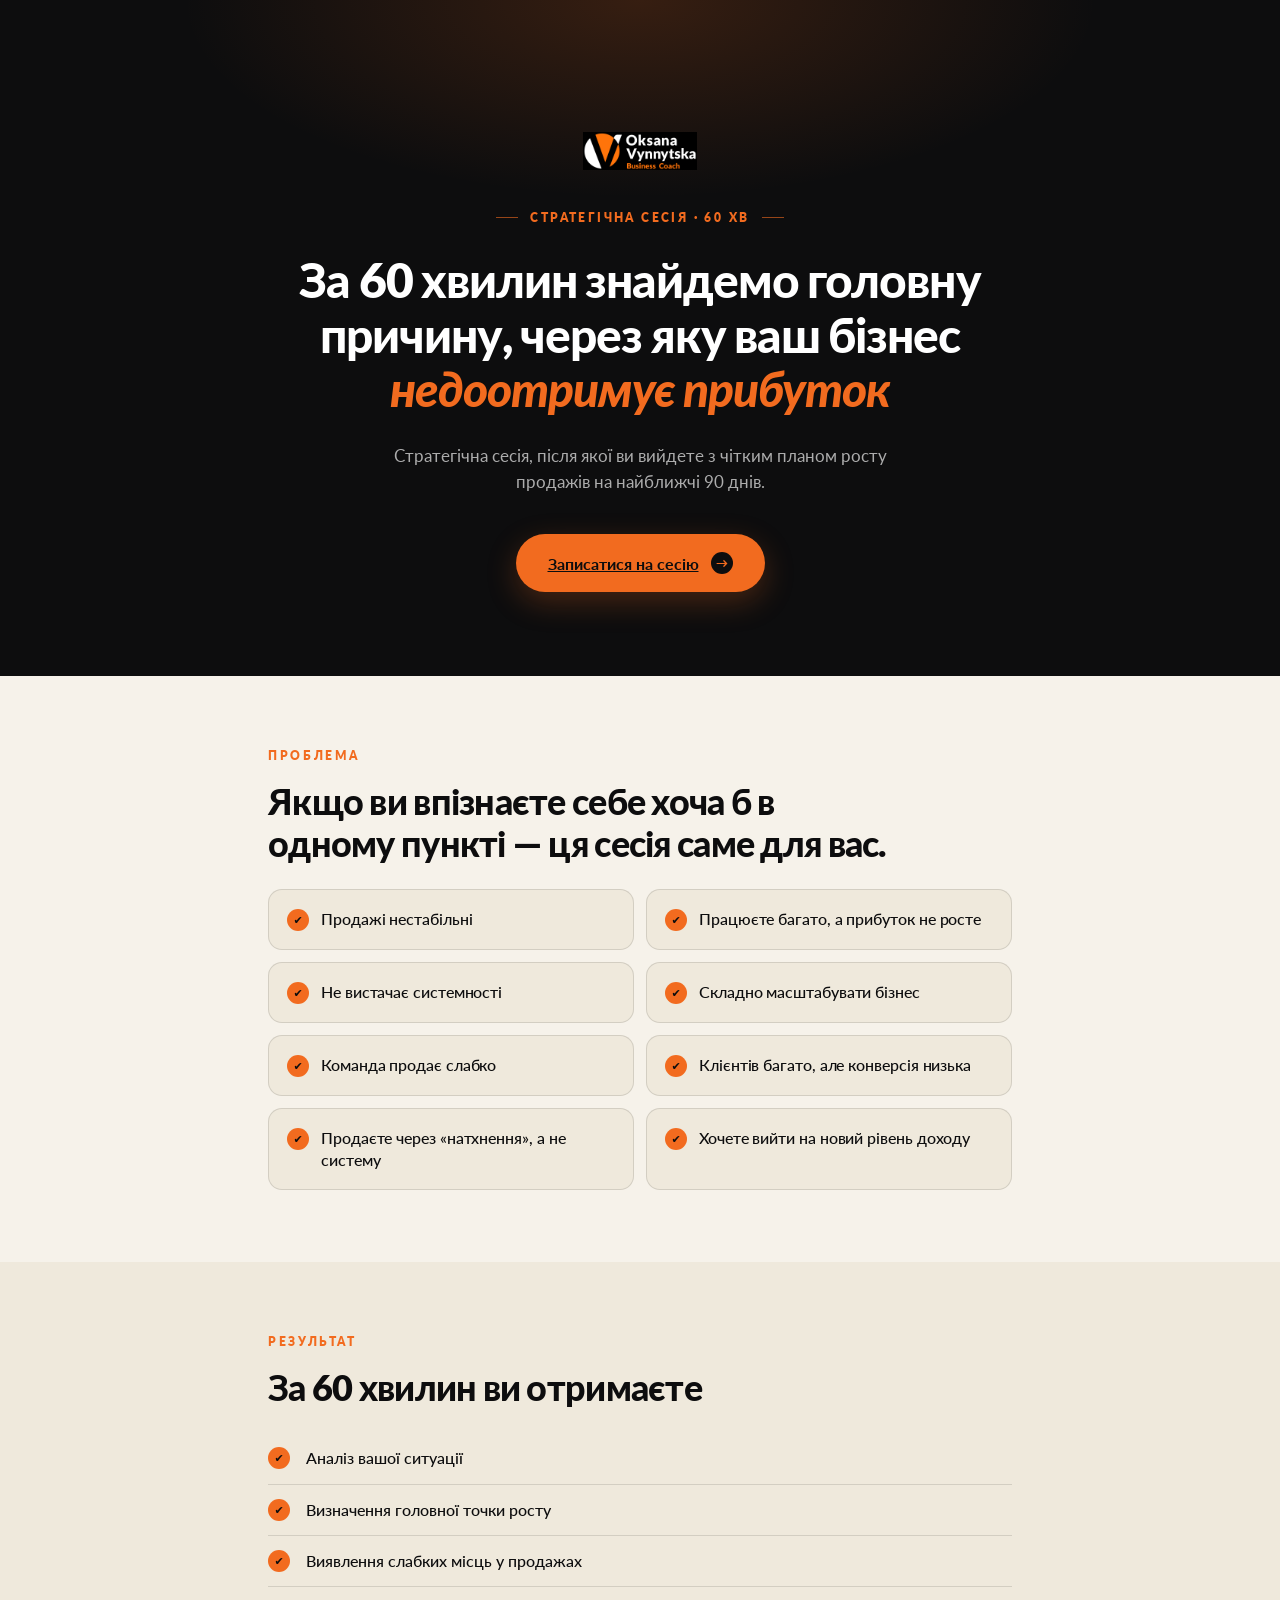
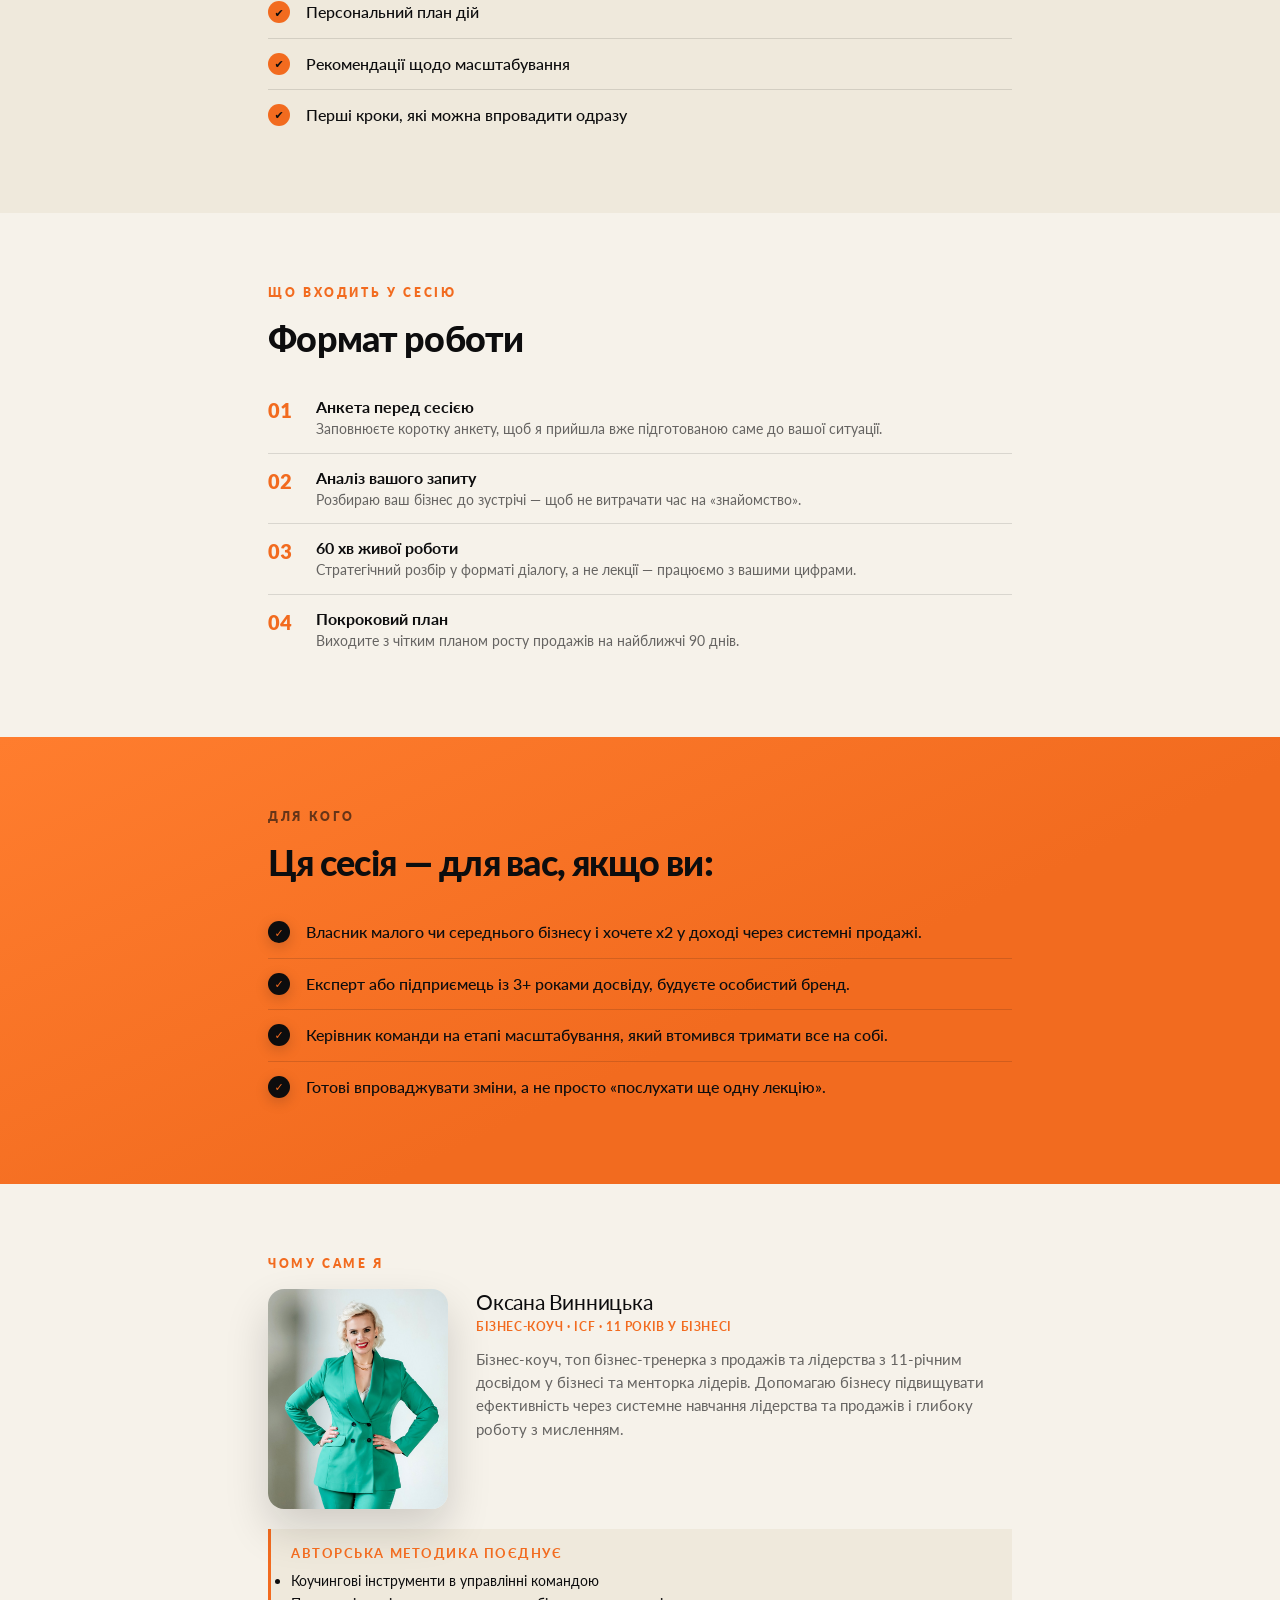
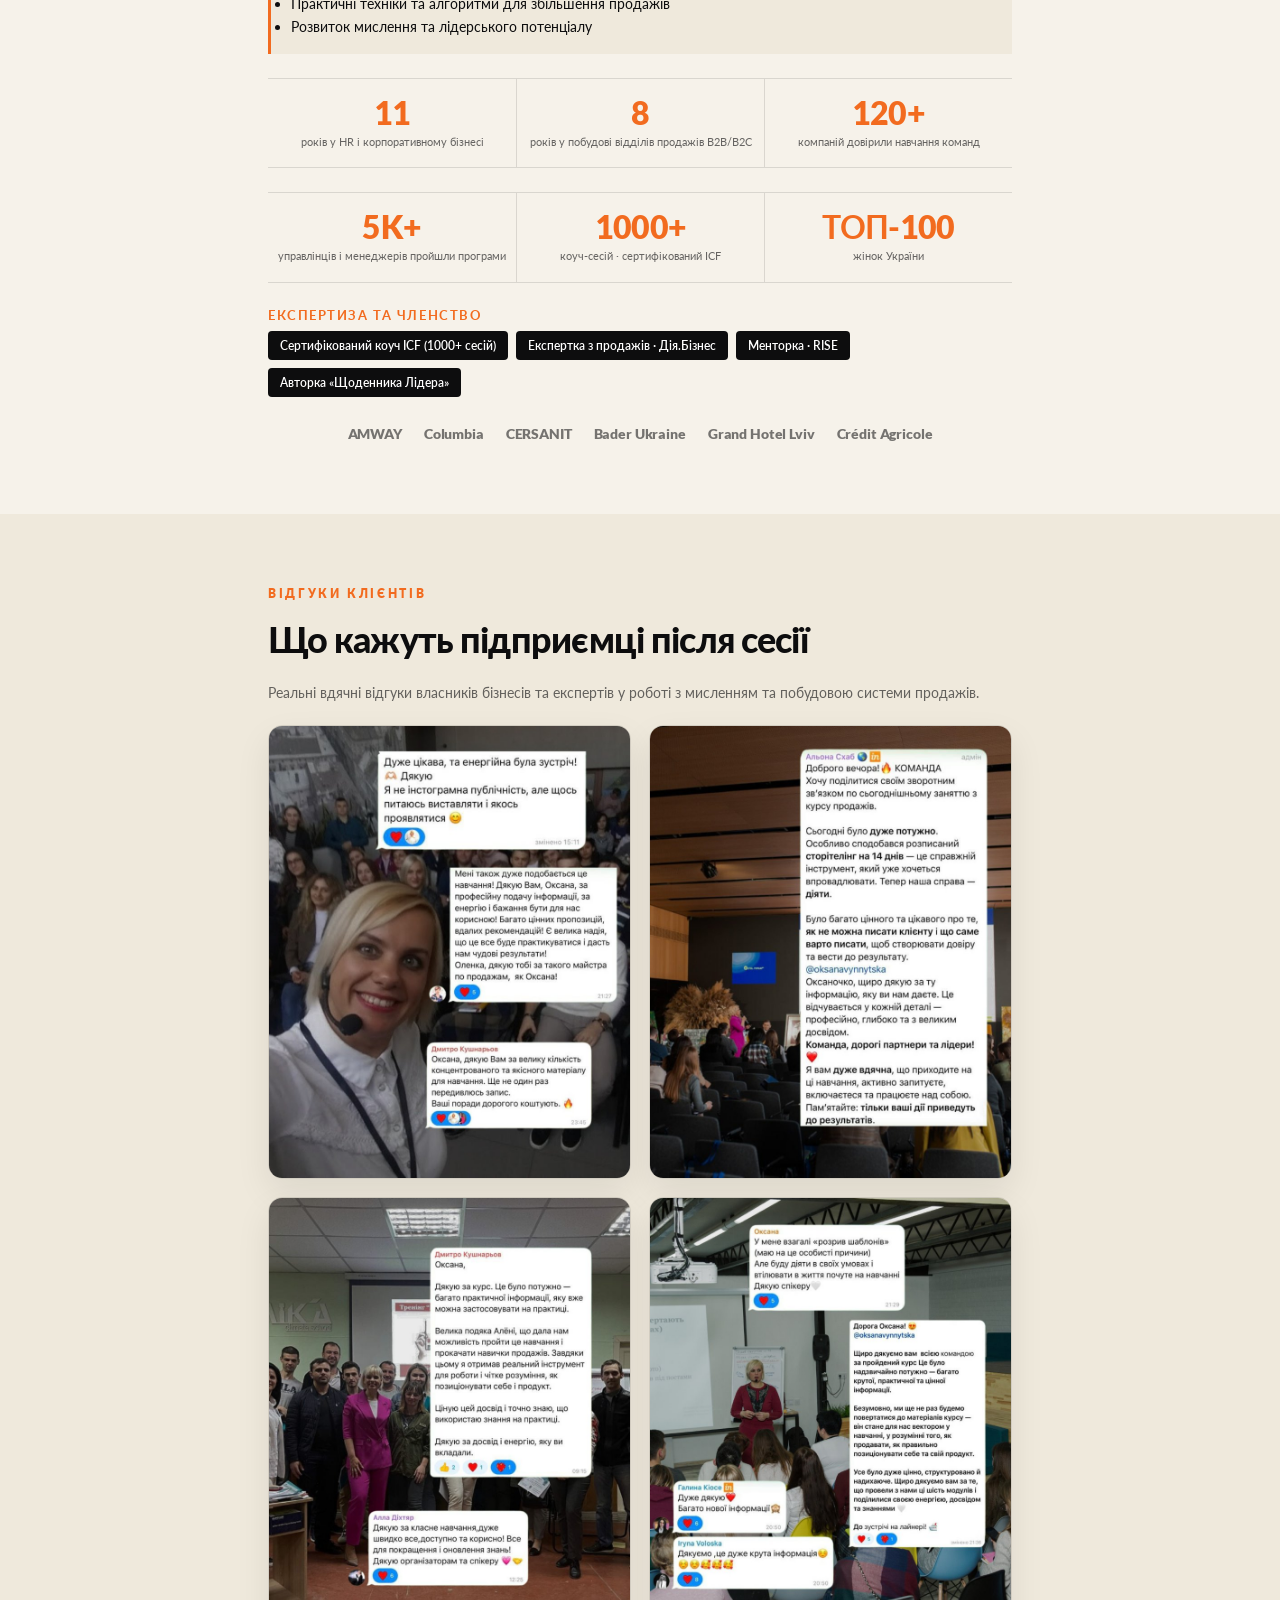
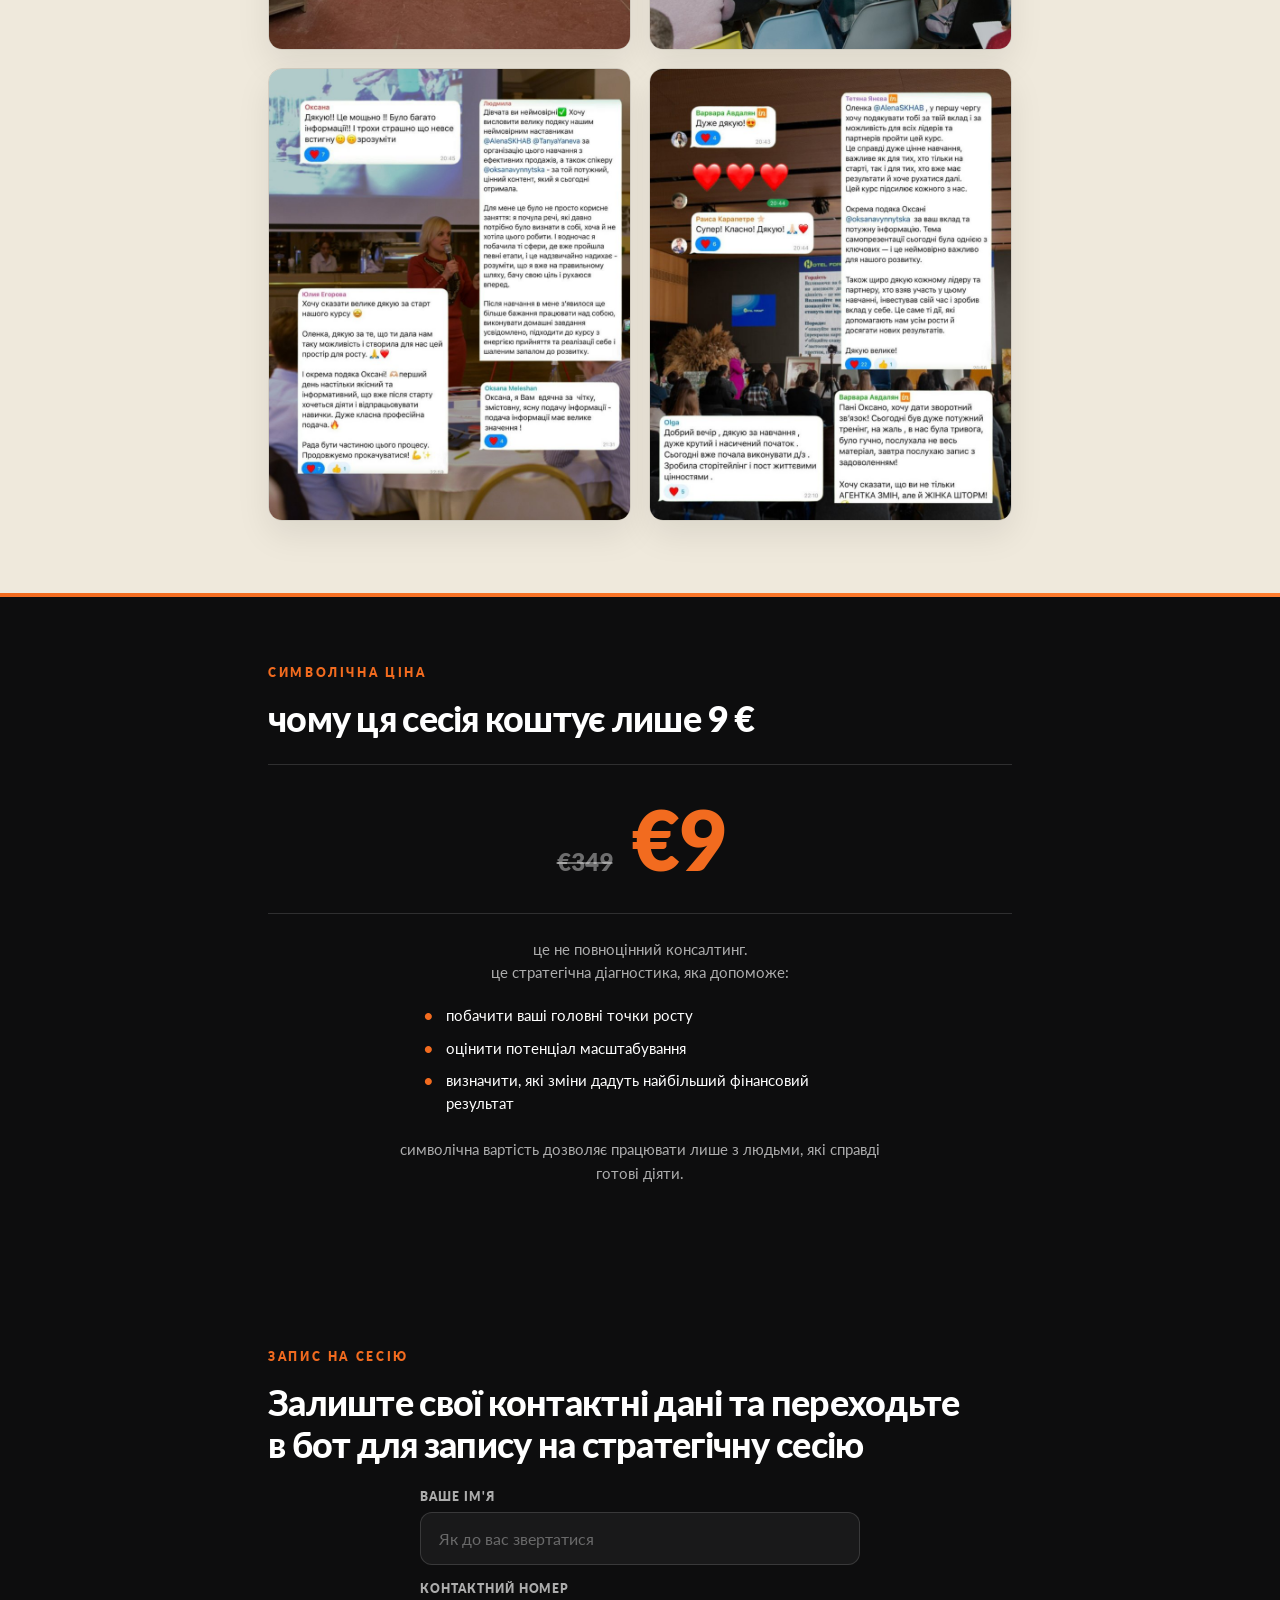
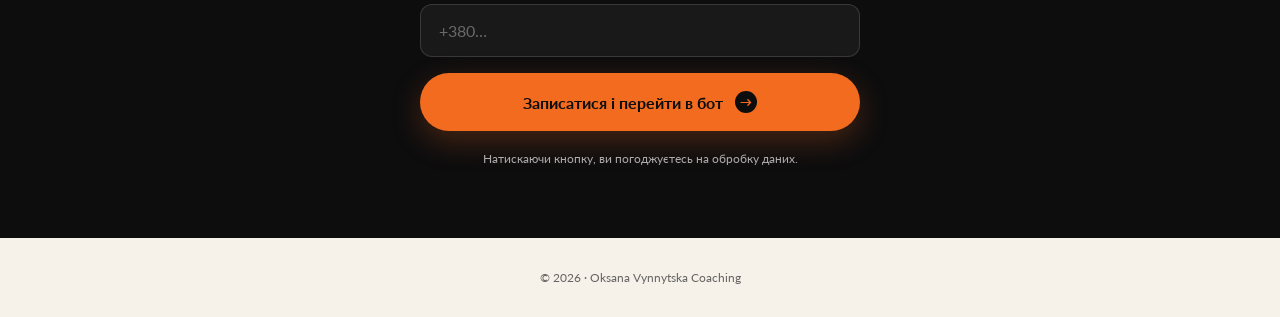
==== oksana.html @ fcf5a611 "Add files via upload" ====
<!doctype html>
<html lang="uk">
<head>
<meta charset="utf-8">
<meta name="viewport" content="width=device-width, initial-scale=1, viewport-fit=cover">
<title>Стратегічна сесія · Оксана Винницька</title>
<meta name="description" content="Стратегічна сесія: знайдемо головну причину, через яку ваш бізнес недоотримує прибуток, і побудуємо покроковий план масштабування продажів.">
<link rel="preconnect" href="https://fonts.googleapis.com">
<link rel="preconnect" href="https://fonts.gstatic.com" crossorigin>
<link rel="stylesheet" href="https://fonts.googleapis.com/css2?family=Lato:wght@400;500;700;900&display=swap">
<link rel="stylesheet" href="styles.css">

<!-- Meta Pixel Code -->
<script>
!function(f,b,e,v,n,t,s)
{if(f.fbq)return;n=f.fbq=function(){n.callMethod?
n.callMethod.apply(n,arguments):n.queue.push(arguments)};
if(!f._fbq)f._fbq=n;n.push=n;n.loaded=!0;n.version='2.0';
n.queue=[];t=b.createElement(e);t.async=!0;
t.src=v;s=b.getElementsByTagName(e)[0];
s.parentNode.insertBefore(t,s)}(window, document,'script',
'https://connect.facebook.net/en_US/fbevents.js');
fbq('init', '892749903784140');
fbq('track', 'PageView');
</script>
<noscript><img height="1" width="1" style="display:none"
src="https://www.facebook.com/tr?id=892749903784140&ev=PageView&noscript=1"/></noscript>
<!-- End Meta Pixel Code -->
</head>
<body>

<section class="hero" data-screen-label="01 Hero">
  <div class="container">
    <img src="logo-dark.png" alt="Oksana Vynnytska" class="hero-logo">
    <div class="hero-eyebrow">Стратегічна сесія · 60 хв</div>
    <h1>За 60 хвилин знайдемо головну причину, через яку ваш бізнес <em>недоотримує прибуток</em></h1>
    <p class="lead">Стратегічна сесія, після якої ви вийдете з чітким планом росту продажів на найближчі 90 днів.</p>
    <a class="btn" href="#signup">
      <span>Записатися на сесію</span>
      <span class="arrow" aria-hidden="true">→</span>
    </a>
  </div>
</section>

<section class="section" id="problem" data-screen-label="02 Проблема">
  <div class="container">
    <div class="s-label">Проблема</div>
    <h2 class="s-title">Якщо ви впізнаєте себе хоча б в одному пункті — ця сесія саме для вас.</h2>
    <div class="problem-grid">
      <div class="problem-card"><span class="ico">✔</span><span>Продажі нестабільні</span></div>
      <div class="problem-card"><span class="ico">✔</span><span>Працюєте багато, а прибуток не росте</span></div>
      <div class="problem-card"><span class="ico">✔</span><span>Не вистачає системності</span></div>
      <div class="problem-card"><span class="ico">✔</span><span>Складно масштабувати бізнес</span></div>
      <div class="problem-card"><span class="ico">✔</span><span>Команда продає слабко</span></div>
      <div class="problem-card"><span class="ico">✔</span><span>Клієнтів багато, але конверсія низька</span></div>
      <div class="problem-card"><span class="ico">✔</span><span>Продаєте через «натхнення», а не систему</span></div>
      <div class="problem-card"><span class="ico">✔</span><span>Хочете вийти на новий рівень доходу</span></div>
    </div>
  </div>
</section>

<section class="section" id="outcomes" style="background:var(--paper-2)" data-screen-label="03 Результат">
  <div class="container">
    <div class="s-label">Результат</div>
    <h2 class="s-title">За 60 хвилин ви отримаєте</h2>
    <div class="check-list">
      <div class="check-item"><span class="ico">✔</span><span>Аналіз вашої ситуації</span></div>
      <div class="check-item"><span class="ico">✔</span><span>Визначення головної точки росту</span></div>
      <div class="check-item"><span class="ico">✔</span><span>Виявлення слабких місць у продажах</span></div>
      <div class="check-item"><span class="ico">✔</span><span>Персональний план дій</span></div>
      <div class="check-item"><span class="ico">✔</span><span>Рекомендації щодо масштабування</span></div>
      <div class="check-item"><span class="ico">✔</span><span>Перші кроки, які можна впровадити одразу</span></div>
    </div>
  </div>
</section>

<section class="section" id="included" data-screen-label="04 Що входить">
  <div class="container">
    <div class="s-label">Що входить у сесію</div>
    <h2 class="s-title">Формат роботи</h2>
    <div class="included-list">
      <div class="included-item"><span class="n">01</span><div><h4>Анкета перед сесією</h4><p>Заповнюєте коротку анкету, щоб я прийшла вже підготованою саме до вашої ситуації.</p></div></div>
      <div class="included-item"><span class="n">02</span><div><h4>Аналіз вашого запиту</h4><p>Розбираю ваш бізнес до зустрічі — щоб не витрачати час на «знайомство».</p></div></div>
      <div class="included-item"><span class="n">03</span><div><h4>60 хв живої роботи</h4><p>Стратегічний розбір у форматі діалогу, а не лекції — працюємо з вашими цифрами.</p></div></div>
      <div class="included-item"><span class="n">04</span><div><h4>Покроковий план</h4><p>Виходите з чітким планом росту продажів на найближчі 90 днів.</p></div></div>
    </div>
  </div>
</section>

<section class="section section-orange" id="for-whom" data-screen-label="05 Для кого">
  <div class="container">
    <div class="s-label">Для кого</div>
    <h2 class="s-title">Ця сесія — для вас, якщо ви:</h2>
    <div class="fit-list">
      <div class="fit-item"><span class="ico">✓</span><span>Власник малого чи середнього бізнесу і хочете x2 у доході через системні продажі.</span></div>
      <div class="fit-item"><span class="ico">✓</span><span>Експерт або підприємець із 3+ роками досвіду, будуєте особистий бренд.</span></div>
      <div class="fit-item"><span class="ico">✓</span><span>Керівник команди на етапі масштабування, який втомився тримати все на собі.</span></div>
      <div class="fit-item"><span class="ico">✓</span><span>Готові впроваджувати зміни, а не просто «послухати ще одну лекцію».</span></div>
    </div>
  </div>
</section>

<section class="section" id="about" data-screen-label="06 Чому саме я">
  <div class="container">
    <div class="s-label">Чому саме я</div>
    <div class="about-wrap">
      <img src="speaker-about.jpg" alt="Оксана Винницька" class="about-photo">
      <div>
        <div class="about-name">Оксана Винницька</div>
        <div class="about-role">Бізнес-коуч · ICF · 11 років у бізнесі</div>
        <p class="about-text">Бізнес-коуч, топ бізнес-тренерка з продажів та лідерства з 11-річним досвідом у бізнесі та менторка лідерів. Допомагаю бізнесу підвищувати ефективність через системне навчання лідерства та продажів і глибоку роботу з мисленням.</p>
      </div>
    </div>

    <div class="about-method">
      <h4>Авторська методика поєднує</h4>
      <ul>
        <li>Коучингові інструменти в управлінні командою</li>
        <li>Практичні техніки та алгоритми для збільшення продажів</li>
        <li>Розвиток мислення та лідерського потенціалу</li>
      </ul>
    </div>

    <div class="stats-row">
      <div class="stat"><b>11</b><span>років у HR і корпоративному бізнесі</span></div>
      <div class="stat"><b>8</b><span>років у побудові відділів продажів B2B/B2C</span></div>
      <div class="stat"><b>120+</b><span>компаній довірили навчання команд</span></div>
    </div>
    <div class="stats-row">
      <div class="stat"><b>5K+</b><span>управлінців і менеджерів пройшли програми</span></div>
      <div class="stat"><b>1000+</b><span>коуч-сесій · сертифікований ICF</span></div>
      <div class="stat"><b>ТОП-100</b><span>жінок України</span></div>
    </div>

    <div class="about-roles">
      <h4>Експертиза та членство</h4>
      <ul>
        <li>Сертифікований коуч ICF (1000+ сесій)</li>
        <li>Експертка з продажів · Дія.Бізнес</li>
        <li>Менторка · RISE</li>
        <li>Авторка «Щоденника Лідера»</li>
      </ul>
    </div>

    <div class="clients-row">
      <span>AMWAY</span><span>Columbia</span><span>CERSANIT</span><span>Bader Ukraine</span><span>Grand Hotel Lviv</span><span>Crédit Agricole</span>
    </div>
  </div>
</section>

<section class="section" id="testimonials" style="background:var(--paper-2)" data-screen-label="07 Відгуки">
  <div class="container">
    <div class="s-label">Відгуки клієнтів</div>
    <h2 class="s-title">Що кажуть підприємці після сесії</h2>
    <p style="font-size:14px;color:var(--muted-dark);margin-bottom:24px">Реальні вдячні відгуки власників бізнесів та експертів у роботі з мисленням та побудовою системи продажів.</p>
    <div class="testi-grid">
      <img src="testi-1.jpg" alt="Відгук учасниці тренінгу">
      <img src="testi-2.jpg" alt="Відгук — Альона Схаб">
      <img src="testi-3.jpg" alt="Відгук — Дмитро Кушнарьов та учасники">
      <img src="testi-4.jpg" alt="Відгуки учасників тренінгу">
      <img src="testi-5.jpg" alt="Відгуки учасників тренінгу">
      <img src="testi-6.jpg" alt="Відгук — Тетяна Янєва">
    </div>
  </div>
</section>

<section class="section price-section" id="price" data-screen-label="08 Ціна">
  <div class="container">
    <div class="s-label">Символічна ціна</div>
    <h2 class="s-title">чому ця сесія коштує лише 9 €</h2>
    <div class="price-box">
      <span class="price-was">€349</span>
      <span class="price-now">€9</span>
    </div>
    <p class="price-explain">це не повноцінний консалтинг.<br>це стратегічна діагностика, яка допоможе:</p>
    <ul class="price-list">
      <li>побачити ваші головні точки росту</li>
      <li>оцінити потенціал масштабування</li>
      <li>визначити, які зміни дадуть найбільший фінансовий результат</li>
    </ul>
    <p class="price-explain">символічна вартість дозволяє працювати лише з людьми, які справді готові діяти.</p>
  </div>
</section>

<section class="section form-section" id="signup" data-screen-label="09 Запис">
  <div class="container">
    <div class="s-label">Запис на сесію</div>
    <h2 class="s-title">Залиште свої контактні дані та переходьте в бот для запису на стратегічну сесію</h2>

    <form class="form-box" id="signupForm">
      <div class="field">
        <label>Ваше ім'я</label>
        <input type="text" id="fName" placeholder="Як до вас звертатися" required>
      </div>
      <div class="field">
        <label>Контактний номер</label>
        <input type="tel" id="fPhone" placeholder="+380…" required>
      </div>
      <button type="submit" class="btn form-submit" id="submitBtn">
        <span>Записатися і перейти в бот</span>
        <span class="arrow" aria-hidden="true">→</span>
      </button>
      <div class="form-note">Натискаючи кнопку, ви погоджуєтесь на обробку даних.</div>
    </form>

    <div class="thanks" id="thanksBlock">
      <div class="mark">✓</div>
      <h3>Дякую!</h3>
      <p>Зараз відкриється бот для короткої анкети — заповніть її, щоб я підготувалась до вашої сесії.</p>
      <a class="btn" href="#" id="openBotLink" target="_blank" rel="noopener">
        <span>Відкрити бот</span>
        <span class="arrow" aria-hidden="true">→</span>
      </a>
    </div>
  </div>
</section>

<footer data-screen-label="10 Footer">© 2026 · Oksana Vynnytska Coaching</footer>

<div class="sticky-cta" id="stickyCta">
  <a class="btn" href="#signup">
    <span>Пройти діагностику</span>
    <span class="arrow" aria-hidden="true">→</span>
  </a>
</div>

<script>
  // TODO: replace with the real Telegram bot link
  const BOT_URL = 'https://t.me/REPLACE_WITH_BOT_USERNAME';

  const form = document.getElementById('signupForm');
  const thanks = document.getElementById('thanksBlock');
  const openBotLink = document.getElementById('openBotLink');

  form.addEventListener('submit', function (e) {
    e.preventDefault();
    const name = document.getElementById('fName').value.trim();
    const phone = document.getElementById('fPhone').value.trim();
    if (!name || phone.length < 5) return;

    try {
      const leads = JSON.parse(localStorage.getItem('ov_leads') || '[]');
      leads.push({ name, phone, ts: new Date().toISOString() });
      localStorage.setItem('ov_leads', JSON.stringify(leads));
    } catch (e) {}

    if (window.fbq) window.fbq('track', 'Lead');

    openBotLink.href = BOT_URL;
    form.classList.add('hide');
    thanks.classList.add('show');
    window.open(BOT_URL, '_blank', 'noopener');
  });

  const stickyCta = document.getElementById('stickyCta');
  const heroEl = document.querySelector('.hero');
  window.addEventListener('scroll', function () {
    const past = window.scrollY > heroEl.offsetHeight;
    stickyCta.classList.toggle('show', past);
  }, { passive: true });
</script>

<template id="__bundler_thumbnail">
  <svg viewBox="0 0 100 100" xmlns="http://www.w3.org/2000/svg">
    <rect width="100" height="100" fill="#0d0d0e"/>
    <circle cx="50" cy="42" r="18" fill="#F26B1F"/>
    <text x="50" y="80" font-family="sans-serif" font-size="10" font-weight="900" fill="#fff" text-anchor="middle">OV</text>
  </svg>
</template>
</body>
</html>
---- styles.css ----
@font-face{font-family:'Lato Display';src:url('Lato-Black.ttf') format('truetype');font-weight:900;font-display:swap}
:root{
  --ink:#0d0d0e;--paper:#f6f2ea;--paper-2:#efe9dc;
  --orange:#F26B1F;--orange-2:#ff7d2e;
  --rule:rgba(255,255,255,.14);--rule-dark:rgba(13,13,14,.12);
  --muted:rgba(255,255,255,.66);--muted-dark:rgba(13,13,14,.62);
  --font-display:'Lato Display','Lato',system-ui,sans-serif;
  --font-body:'Lato',system-ui,-apple-system,sans-serif;
}
*{box-sizing:border-box;margin:0;padding:0}
body{font-family:var(--font-body);color:var(--ink);background:var(--paper);-webkit-font-smoothing:antialiased;overflow-x:hidden}
img{display:block;max-width:100%}
button{font:inherit;cursor:pointer;border:0;background:none;color:inherit}
::selection{background:var(--orange);color:var(--ink)}
.container{width:100%;max-width:800px;margin:0 auto;padding:0 28px}
.section{padding:clamp(40px,6vw,72px) 0}

/* HERO */
.hero{background:var(--ink);color:#fff;text-align:center;padding:clamp(72px,11vw,132px) 0 clamp(52px,7vw,84px);position:relative;overflow:hidden}
.hero::before{content:'';position:absolute;inset:0;background:radial-gradient(ellipse 55% 45% at 50% 0%,rgba(242,107,31,.18),transparent 65%);pointer-events:none}
.hero .container{position:relative;z-index:1}
.section-orange{background:linear-gradient(155deg,var(--orange-2) 0%,var(--orange) 60%);color:var(--ink);position:relative}
.section-orange .s-label{color:var(--ink);opacity:.62}
.section-orange .problem-item,.section-orange .fit-item{border-top-color:rgba(13,13,14,.14)}
.section-orange .problem-item .ico,.section-orange .fit-item .ico{background:var(--ink);color:var(--orange);box-shadow:0 4px 14px rgba(13,13,14,.18)}
.hero-logo{height:38px;margin:0 auto 32px}
.hero-eyebrow{display:inline-flex;align-items:center;gap:12px;font-size:12px;letter-spacing:.2em;text-transform:uppercase;color:var(--orange);font-weight:800;margin-bottom:28px}
.hero-eyebrow::before,.hero-eyebrow::after{content:'';width:22px;height:1px;background:var(--orange);opacity:.6}
.hero h1{font-family:var(--font-display);font-weight:900;font-size:clamp(28px,5.5vw,48px);line-height:1.14;letter-spacing:-.02em;margin-bottom:26px;text-wrap:balance}
.hero h1 em{color:var(--orange);font-style:italic}
.hero .lead{font-size:17px;line-height:1.5;color:var(--muted);max-width:52ch;margin:0 auto 40px;text-wrap:pretty}
.btn{display:inline-flex;align-items:center;gap:12px;padding:18px 32px;border-radius:999px;background:var(--orange);color:var(--ink);font-weight:700;font-size:16px;transition:background .2s,transform .15s,box-shadow .2s;box-shadow:0 10px 30px rgba(242,107,31,.25)}
.btn:hover{background:var(--orange-2);transform:translateY(-2px);box-shadow:0 14px 36px rgba(242,107,31,.35)}
.btn .arrow{width:22px;height:22px;border-radius:50%;background:var(--ink);color:var(--orange);display:grid;place-items:center;font-size:12px;font-weight:900}

/* SECTION HEADS */
.s-label{font-size:12px;letter-spacing:.22em;text-transform:uppercase;color:var(--orange);font-weight:800;margin-bottom:18px}
.s-title{font-family:var(--font-display);font-weight:900;font-size:clamp(25px,4vw,36px);line-height:1.16;letter-spacing:-.02em;margin-bottom:24px;text-wrap:balance}

/* FIT LIST */
.fit-list{display:flex;flex-direction:column;gap:0}
.fit-item{display:flex;gap:16px;align-items:flex-start;font-size:16px;font-weight:500;line-height:1.4;padding:14px 0;border-top:1px solid var(--rule-dark)}
.fit-item:first-child{border-top:none}
.fit-item .ico{width:22px;height:22px;border-radius:50%;background:var(--orange);color:var(--ink);flex-shrink:0;display:grid;place-items:center;font-size:11px;font-weight:900}

/* OUTCOMES */
.outcomes{display:flex;flex-direction:column;gap:0}
.outcome{display:flex;gap:22px;align-items:flex-start;padding:16px 0;border-top:1px solid var(--rule-dark)}
.outcome:first-child{border-top:none}
.outcome .n{font-family:var(--font-display);font-size:22px;color:var(--orange);line-height:1.35;min-width:32px}
.outcome p{font-size:16px;line-height:1.45}

/* ABOUT */
.about-wrap{display:flex;gap:28px;align-items:flex-start}
.about-photo{width:180px;height:220px;border-radius:16px;object-fit:cover;flex-shrink:0;box-shadow:0 20px 44px rgba(13,13,14,.16)}
.about-name{font-family:var(--font-display);font-size:21px;letter-spacing:-.01em;margin-bottom:5px}
.about-role{font-size:12px;color:var(--orange);font-weight:700;letter-spacing:.05em;margin-bottom:14px;text-transform:uppercase}
.about-text{font-size:15px;line-height:1.55;color:var(--muted-dark)}
@media (max-width:520px){.about-wrap{flex-direction:column;align-items:center;text-align:center}}

/* FORM */
.form-section{background:var(--ink);color:#fff}
.form-section .s-title{color:#fff}
.form-box{display:flex;flex-direction:column;gap:16px;max-width:440px;margin:0 auto}
.field label{font-size:12px;font-weight:800;letter-spacing:.08em;text-transform:uppercase;color:var(--muted);display:block;margin-bottom:8px}
.field input{width:100%;padding:16px 18px;background:rgba(255,255,255,.05);border:1.5px solid var(--rule);border-radius:12px;color:#fff;font:inherit;font-size:16px}
.field input:focus{outline:none;border-color:var(--orange);background:rgba(255,255,255,.08)}
.field input::placeholder{color:rgba(255,255,255,.35)}
.form-submit{width:100%;justify-content:center;padding:18px 28px;font-size:16px}
.form-submit:disabled{opacity:.4;pointer-events:none}
.form-note{font-size:12px;color:var(--muted);text-align:center;margin-top:4px}

.thanks{display:none;text-align:center;flex-direction:column;align-items:center;gap:16px}
.thanks.show{display:flex}
.thanks .mark{width:56px;height:56px;border-radius:50%;background:var(--orange);color:var(--ink);display:grid;place-items:center;font-size:26px;font-weight:900}
.thanks h3{font-family:var(--font-display);font-size:22px;letter-spacing:-.01em}
.thanks p{font-size:14px;color:var(--muted);max-width:38ch;line-height:1.5}
.form-box.hide{display:none}

/* PROBLEM */
.problem-grid{display:grid;grid-template-columns:repeat(2,1fr);gap:12px}
.problem-card{display:flex;gap:12px;align-items:flex-start;background:var(--paper-2);border:1px solid var(--rule-dark);border-radius:14px;padding:18px 18px;font-size:16px;font-weight:500;line-height:1.4;letter-spacing:-.005em}
.problem-card .ico{width:22px;height:22px;border-radius:50%;background:var(--orange);color:var(--ink);flex-shrink:0;display:grid;place-items:center;font-size:11px;font-weight:900;margin-top:1px}
@media (max-width:560px){.problem-grid{grid-template-columns:1fr}}

/* CHECK LIST */
.check-list{display:flex;flex-direction:column;gap:0}
.check-item{display:flex;gap:16px;align-items:flex-start;font-size:16px;font-weight:500;line-height:1.4;padding:14px 0;border-top:1px solid var(--rule-dark)}
.check-item:first-child{border-top:none}
.check-item .ico{width:22px;height:22px;border-radius:50%;background:var(--orange);color:var(--ink);flex-shrink:0;display:grid;place-items:center;font-size:11px;font-weight:900}

/* INCLUDED */
.included-list{display:flex;flex-direction:column;gap:0}
.included-item{display:flex;gap:18px;align-items:flex-start;padding:14px 0;border-top:1px solid var(--rule-dark)}
.included-item:first-child{border-top:none}
.included-item .n{font-family:var(--font-display);font-size:20px;color:var(--orange);min-width:30px;line-height:1.35}
.included-item h4{font-size:16px;font-weight:700;margin-bottom:3px}
.included-item p{font-size:14px;color:var(--muted-dark);line-height:1.4}

/* WHY YOU / STATS */
.stats-row{display:grid;grid-template-columns:repeat(3,1fr);gap:0;margin:24px 0;border-top:1px solid var(--rule-dark);border-bottom:1px solid var(--rule-dark)}
.stats-row .stat{text-align:center;padding:18px 8px;border-left:1px solid var(--rule-dark)}
.stats-row .stat:first-child{border-left:none}
.stats-row .stat b{display:block;font-family:var(--font-display);font-size:clamp(24px,5vw,32px);color:var(--orange);letter-spacing:-.02em;line-height:1}
.stats-row .stat span{display:block;font-size:11px;color:var(--muted-dark);margin-top:6px;line-height:1.3}
.cases-list{display:flex;flex-direction:column;gap:9px;margin-top:18px}
.cases-list li{font-size:14px;line-height:1.5;color:var(--muted-dark);padding-left:20px;position:relative}
.cases-list li::before{content:'→';position:absolute;left:0;color:var(--orange);font-weight:900}

/* TESTIMONIALS */
.testi-grid{display:grid;grid-template-columns:repeat(2,1fr);gap:18px}
.testi-grid img{border-radius:14px;border:1px solid var(--rule-dark);width:100%;box-shadow:0 14px 34px rgba(13,13,14,.08);transition:transform .2s,box-shadow .2s}
.testi-grid img:hover{transform:translateY(-3px);box-shadow:0 20px 44px rgba(13,13,14,.14)}
@media (max-width:560px){.testi-grid{grid-template-columns:1fr}}

/* ABOUT extras */
.about-method{margin:20px 0;padding:16px 20px;background:var(--paper-2);border-left:3px solid var(--orange)}
.about-method h4,.about-roles h4{font-family:var(--font-display);font-size:13px;letter-spacing:.12em;text-transform:uppercase;color:var(--orange);margin-bottom:8px}
.about-method ul li,.about-roles ul li{font-size:14px;padding:3px 0}
.about-roles{margin:20px 0}
.about-roles ul{display:flex;flex-wrap:wrap;gap:8px;list-style:none}
.about-roles ul li{padding:7px 12px;background:var(--ink);color:#fff;font-size:12px;font-weight:600;border-radius:4px}
.clients-row{display:flex;flex-wrap:wrap;justify-content:center;gap:10px 22px;margin-top:28px;opacity:.55}
.clients-row span{font-family:var(--font-display);font-size:14px;letter-spacing:-.01em}

/* PRICE / GUARANTEE */
.price-section{background:var(--ink);color:#fff;border-top:none;position:relative}
.price-section::before{content:'';position:absolute;top:0;left:0;right:0;height:4px;background:linear-gradient(90deg,var(--orange),var(--orange-2))}
.price-section .s-label,.price-section .s-title{color:var(--orange)}
.price-section .s-title{color:#fff}
.price-box{display:flex;align-items:baseline;gap:18px;justify-content:center;margin-bottom:24px;padding:32px 0;border-top:1px solid var(--rule);border-bottom:1px solid var(--rule)}
.price-was{font-family:var(--font-display);font-size:24px;color:rgba(255,255,255,.4);text-decoration:line-through}
.price-now{font-family:var(--font-display);font-size:clamp(56px,10vw,84px);color:var(--orange);line-height:1;letter-spacing:-.03em}
.price-explain{font-size:15px;line-height:1.55;color:var(--muted);text-align:center;max-width:56ch;margin:0 auto 20px}
.price-list{list-style:none;max-width:48ch;margin:0 auto 24px;display:flex;flex-direction:column;gap:10px}
.price-list li{font-size:15px;line-height:1.5;color:#fff;padding-left:22px;position:relative;text-align:left}
.price-list li::before{content:'•';position:absolute;left:0;color:var(--orange);font-weight:900}

footer{padding:32px 0;text-align:center;font-size:12px;color:var(--muted-dark);background:var(--paper)}

/* MOBILE STICKY CTA */
.sticky-cta{position:fixed;left:0;right:0;bottom:0;z-index:60;background:var(--ink);padding:14px 20px;display:none;transform:translateY(100%);transition:transform .3s ease;box-shadow:0 -8px 24px rgba(0,0,0,.2)}
.sticky-cta.show{transform:translateY(0)}
.sticky-cta .btn{width:100%;justify-content:center;box-shadow:none}
@media (max-width:680px){.sticky-cta{display:block}}
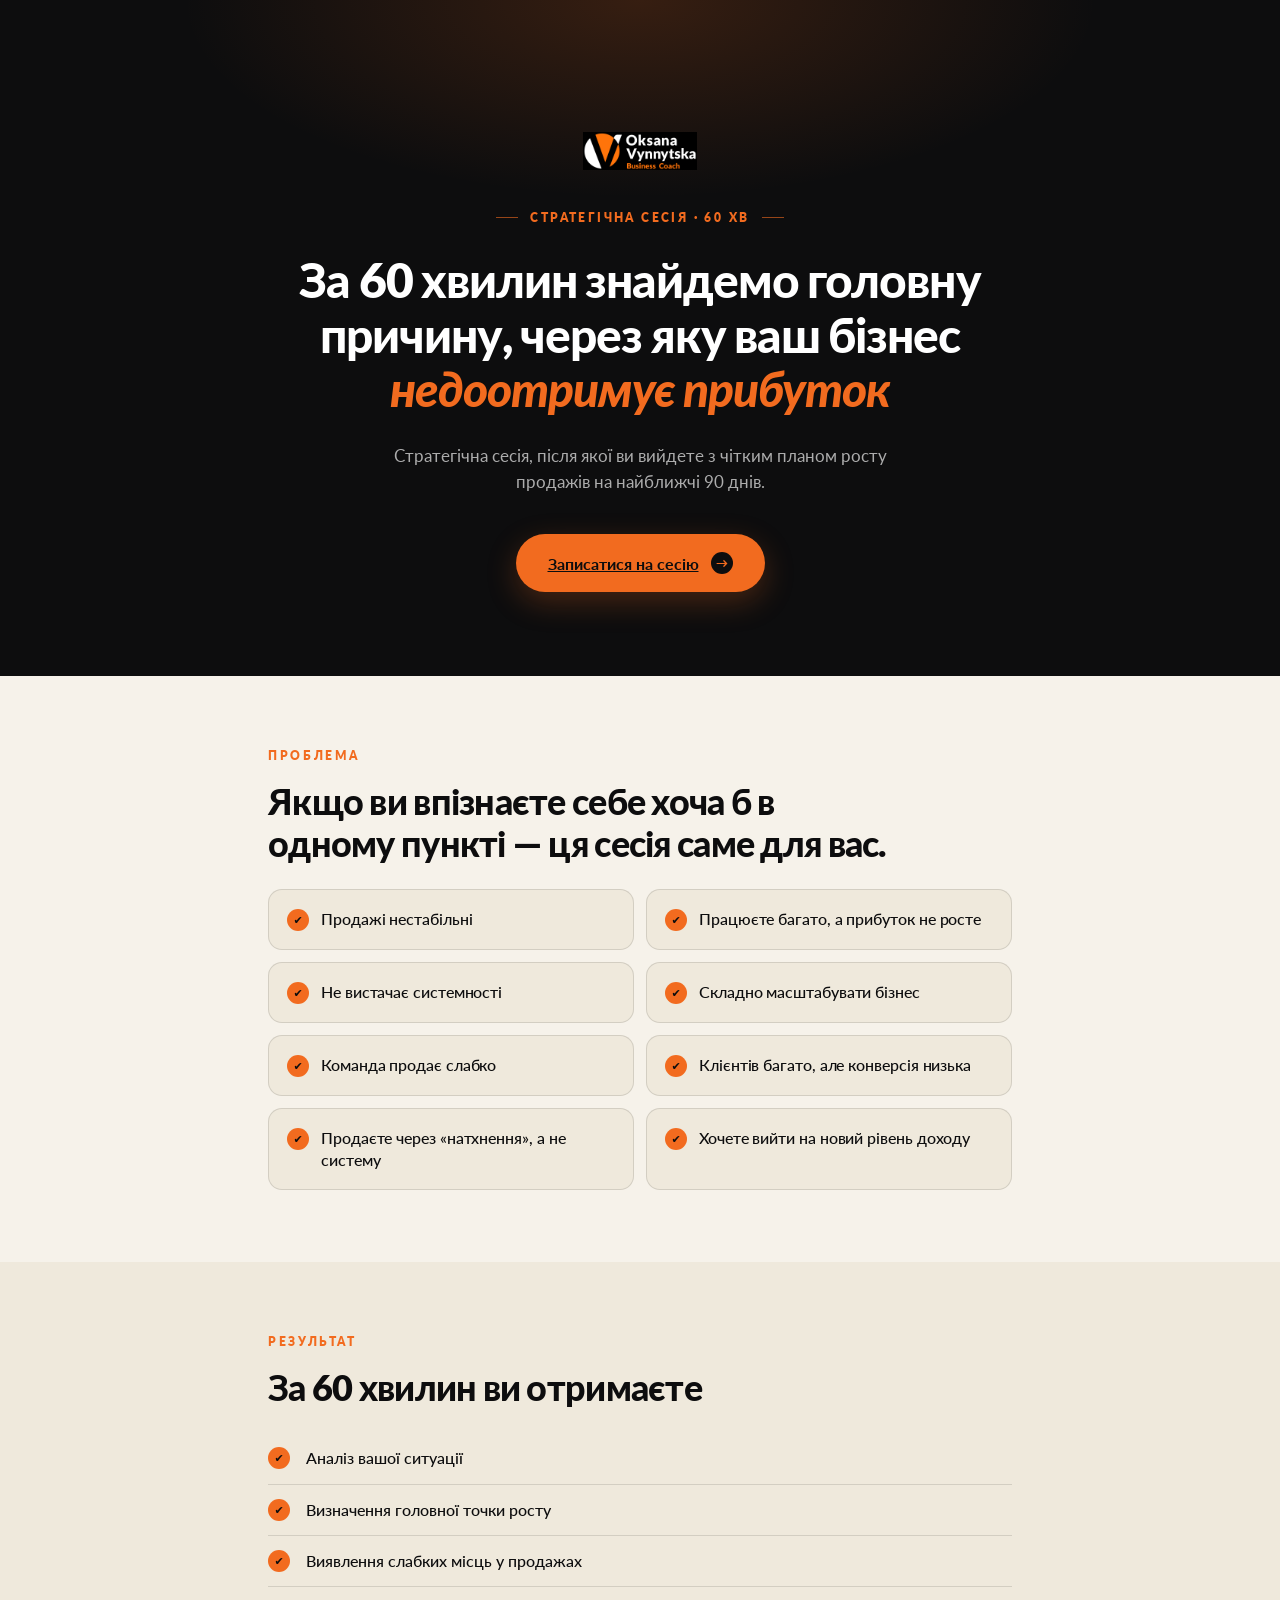
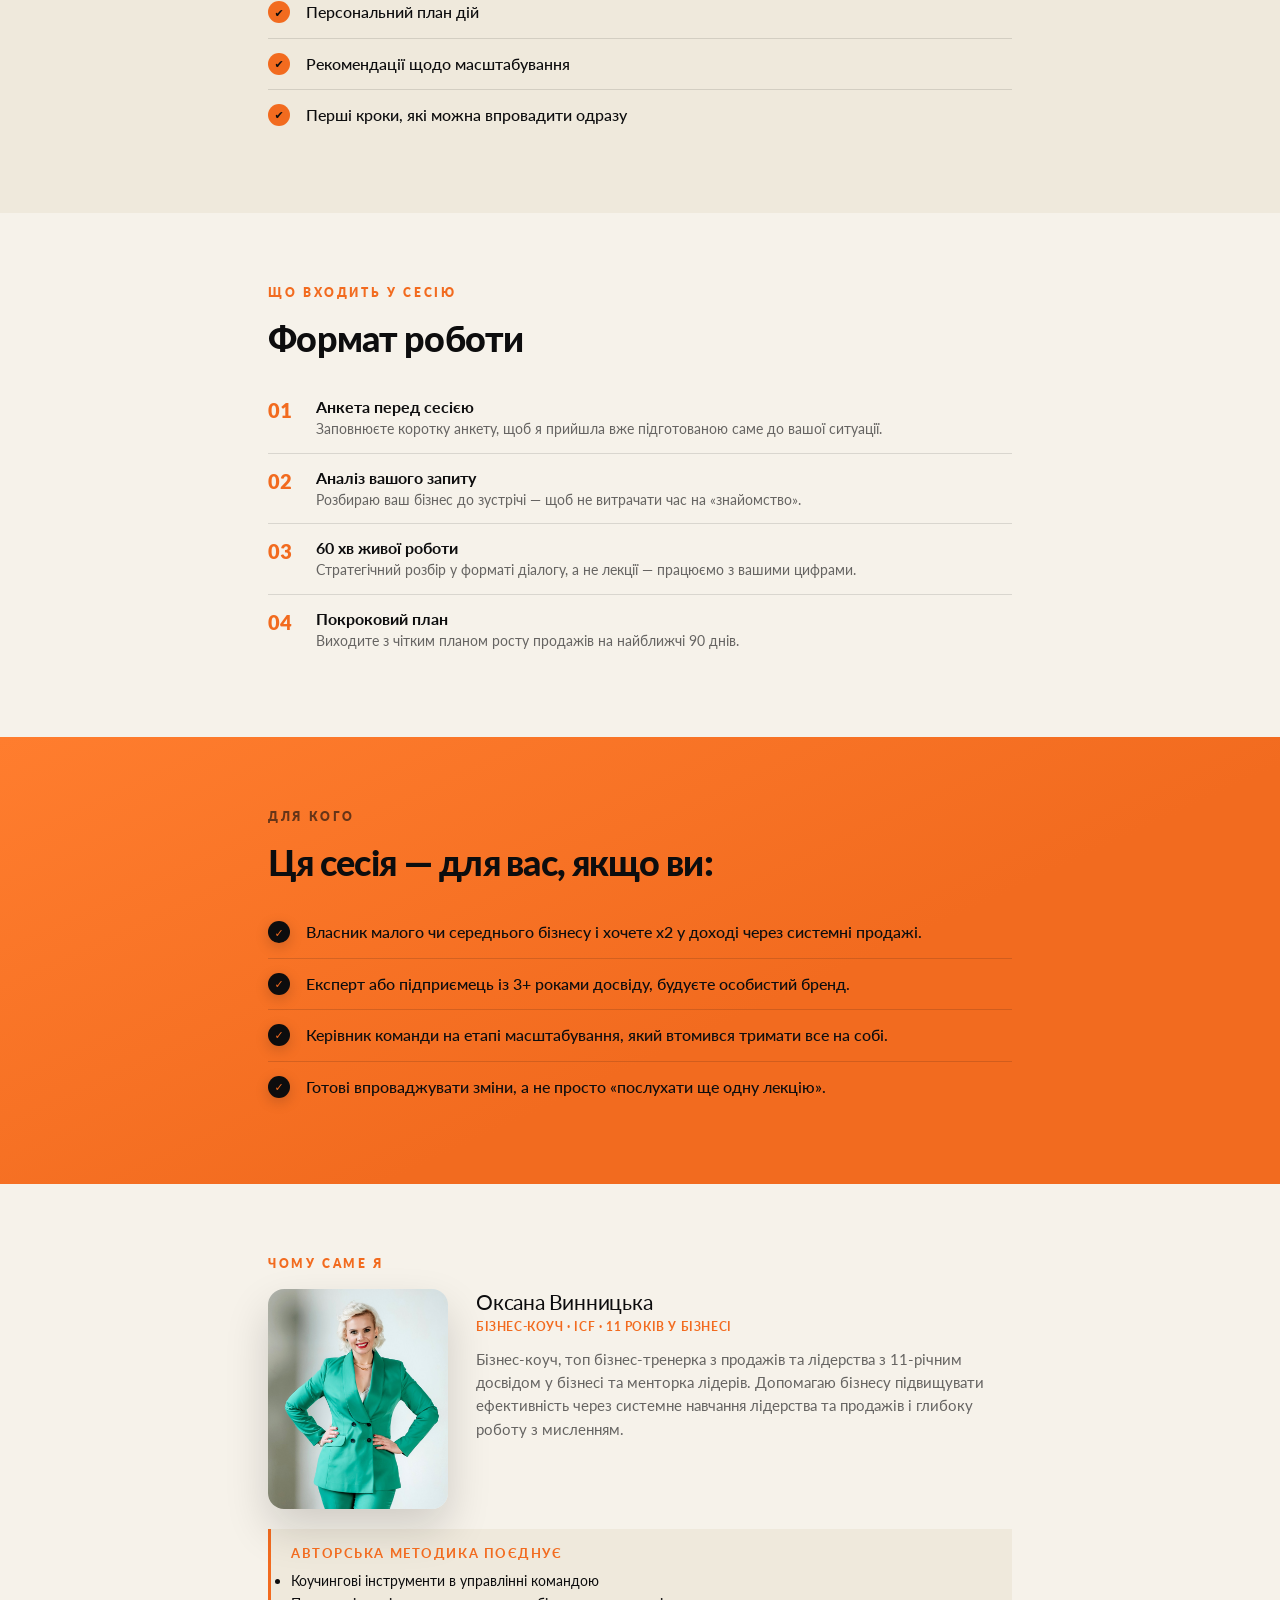
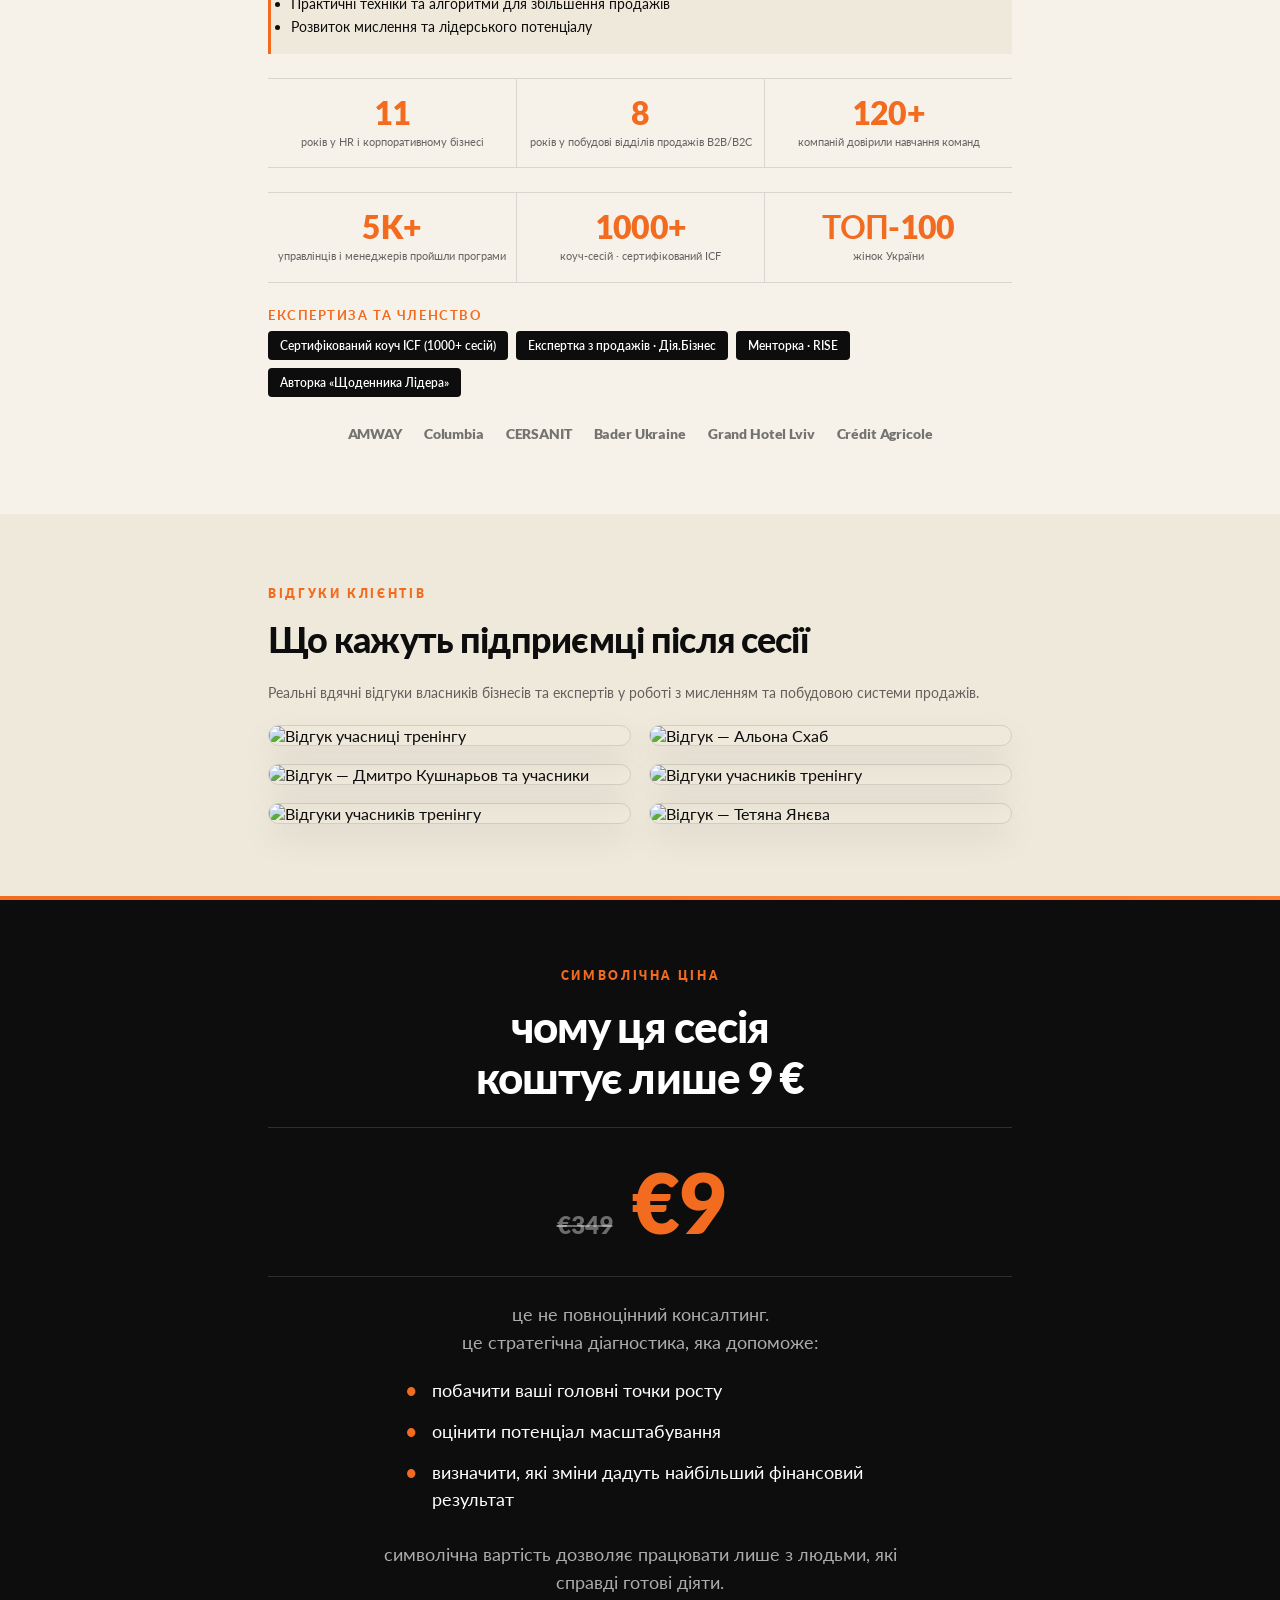
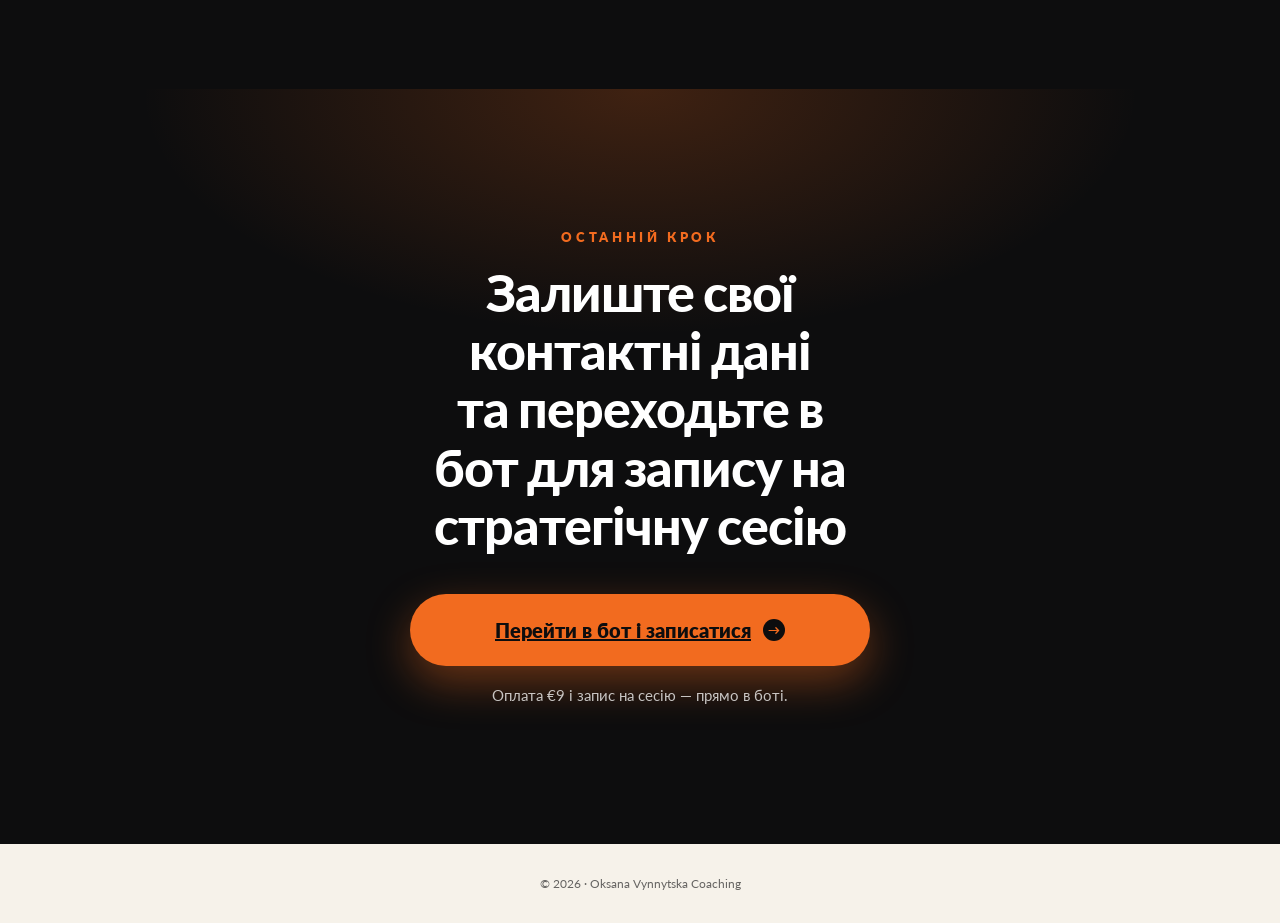
==== commit bf8e8818: "Add files via upload" ====
--- a/oksana.html
+++ b/oksana.html
@@ -35,7 +35,7 @@
     <div class="hero-eyebrow">Стратегічна сесія · 60 хв</div>
     <h1>За 60 хвилин знайдемо головну причину, через яку ваш бізнес <em>недоотримує прибуток</em></h1>
     <p class="lead">Стратегічна сесія, після якої ви вийдете з чітким планом росту продажів на найближчі 90 днів.</p>
-    <a class="btn" href="#signup">
+    <a class="btn" href="https://t.me/diagnosticvynnytskaoksana_bot?start=6a6c8441a28478148b032fa6" target="_blank" rel="noopener">
       <span>Записатися на сесію</span>
       <span class="arrow" aria-hidden="true">→</span>
     </a>
@@ -154,12 +154,12 @@
     <h2 class="s-title">Що кажуть підприємці після сесії</h2>
     <p style="font-size:14px;color:var(--muted-dark);margin-bottom:24px">Реальні вдячні відгуки власників бізнесів та експертів у роботі з мисленням та побудовою системи продажів.</p>
     <div class="testi-grid">
-      <img src="testi-1.jpg" alt="Відгук учасниці тренінгу">
-      <img src="testi-2.jpg" alt="Відгук — Альона Схаб">
-      <img src="testi-3.jpg" alt="Відгук — Дмитро Кушнарьов та учасники">
-      <img src="testi-4.jpg" alt="Відгуки учасників тренінгу">
-      <img src="testi-5.jpg" alt="Відгуки учасників тренінгу">
-      <img src="testi-6.jpg" alt="Відгук — Тетяна Янєва">
+      <img src="assets/testi-1.jpg" alt="Відгук учасниці тренінгу">
+      <img src="assets/testi-2.jpg" alt="Відгук — Альона Схаб">
+      <img src="assets/testi-3.jpg" alt="Відгук — Дмитро Кушнарьов та учасники">
+      <img src="assets/testi-4.jpg" alt="Відгуки учасників тренінгу">
+      <img src="assets/testi-5.jpg" alt="Відгуки учасників тренінгу">
+      <img src="assets/testi-6.jpg" alt="Відгук — Тетяна Янєва">
     </div>
   </div>
 </section>
@@ -182,74 +182,31 @@
   </div>
 </section>
 
-<section class="section form-section" id="signup" data-screen-label="09 Запис">
-  <div class="container">
-    <div class="s-label">Запис на сесію</div>
-    <h2 class="s-title">Залиште свої контактні дані та переходьте в бот для запису на стратегічну сесію</h2>
-
-    <form class="form-box" id="signupForm">
-      <div class="field">
-        <label>Ваше ім'я</label>
-        <input type="text" id="fName" placeholder="Як до вас звертатися" required>
-      </div>
-      <div class="field">
-        <label>Контактний номер</label>
-        <input type="tel" id="fPhone" placeholder="+380…" required>
-      </div>
-      <button type="submit" class="btn form-submit" id="submitBtn">
-        <span>Записатися і перейти в бот</span>
-        <span class="arrow" aria-hidden="true">→</span>
-      </button>
-      <div class="form-note">Натискаючи кнопку, ви погоджуєтесь на обробку даних.</div>
-    </form>
-
-    <div class="thanks" id="thanksBlock">
-      <div class="mark">✓</div>
-      <h3>Дякую!</h3>
-      <p>Зараз відкриється бот для короткої анкети — заповніть її, щоб я підготувалась до вашої сесії.</p>
-      <a class="btn" href="#" id="openBotLink" target="_blank" rel="noopener">
-        <span>Відкрити бот</span>
-        <span class="arrow" aria-hidden="true">→</span>
-      </a>
-    </div>
+<section class="section form-section form-section--final" id="signup" data-screen-label="09 Запис">
+  <div class="container">
+    <div class="s-label">Останній крок</div>
+    <h2 class="s-title s-title--final">Залиште свої контактні дані та переходьте в бот для запису на стратегічну сесію</h2>
+
+    <a class="btn form-submit form-submit--final" href="https://t.me/diagnosticvynnytskaoksana_bot?start=6a6c8441a28478148b032fa6" target="_blank" rel="noopener" id="openBotLink">
+      <span>Перейти в бот і записатися</span>
+      <span class="arrow" aria-hidden="true">→</span>
+    </a>
+    <div class="form-note form-note--final">Оплата €9 і запис на сесію — прямо в боті.</div>
   </div>
 </section>
 
 <footer data-screen-label="10 Footer">© 2026 · Oksana Vynnytska Coaching</footer>
 
 <div class="sticky-cta" id="stickyCta">
-  <a class="btn" href="#signup">
+  <a class="btn" href="https://t.me/diagnosticvynnytskaoksana_bot?start=6a6c8441a28478148b032fa6" target="_blank" rel="noopener">
     <span>Пройти діагностику</span>
     <span class="arrow" aria-hidden="true">→</span>
   </a>
 </div>
 
 <script>
-  // TODO: replace with the real Telegram bot link
-  const BOT_URL = 'https://t.me/REPLACE_WITH_BOT_USERNAME';
-
-  const form = document.getElementById('signupForm');
-  const thanks = document.getElementById('thanksBlock');
-  const openBotLink = document.getElementById('openBotLink');
-
-  form.addEventListener('submit', function (e) {
-    e.preventDefault();
-    const name = document.getElementById('fName').value.trim();
-    const phone = document.getElementById('fPhone').value.trim();
-    if (!name || phone.length < 5) return;
-
-    try {
-      const leads = JSON.parse(localStorage.getItem('ov_leads') || '[]');
-      leads.push({ name, phone, ts: new Date().toISOString() });
-      localStorage.setItem('ov_leads', JSON.stringify(leads));
-    } catch (e) {}
-
+  document.getElementById('openBotLink').addEventListener('click', function () {
     if (window.fbq) window.fbq('track', 'Lead');
-
-    openBotLink.href = BOT_URL;
-    form.classList.add('hide');
-    thanks.classList.add('show');
-    window.open(BOT_URL, '_blank', 'noopener');
   });
 
   const stickyCta = document.getElementById('stickyCta');
--- a/styles.css
+++ b/styles.css
@@ -59,16 +59,23 @@
 @media (max-width:520px){.about-wrap{flex-direction:column;align-items:center;text-align:center}}
 
 /* FORM */
-.form-section{background:var(--ink);color:#fff}
+.form-section{background:var(--ink);color:#fff;position:relative;overflow:hidden}
 .form-section .s-title{color:#fff}
+.form-section--final{padding:clamp(80px,12vw,140px) 0;text-align:center}
+.form-section--final::before{content:'';position:absolute;inset:0;background:radial-gradient(ellipse 60% 50% at 50% 0%,rgba(242,107,31,.22),transparent 65%);pointer-events:none}
+.form-section--final .container{position:relative;z-index:1}
+.form-section--final .s-label{font-size:13px;letter-spacing:.28em}
+.s-title--final{font-size:clamp(30px,5.2vw,52px);line-height:1.12;max-width:18ch;margin:0 auto 40px}
 .form-box{display:flex;flex-direction:column;gap:16px;max-width:440px;margin:0 auto}
 .field label{font-size:12px;font-weight:800;letter-spacing:.08em;text-transform:uppercase;color:var(--muted);display:block;margin-bottom:8px}
 .field input{width:100%;padding:16px 18px;background:rgba(255,255,255,.05);border:1.5px solid var(--rule);border-radius:12px;color:#fff;font:inherit;font-size:16px}
 .field input:focus{outline:none;border-color:var(--orange);background:rgba(255,255,255,.08)}
 .field input::placeholder{color:rgba(255,255,255,.35)}
 .form-submit{width:100%;justify-content:center;padding:18px 28px;font-size:16px}
+.form-submit--final{max-width:460px;margin:0 auto;padding:24px 40px;font-size:20px;font-weight:800;box-shadow:0 16px 44px rgba(242,107,31,.4)}
 .form-submit:disabled{opacity:.4;pointer-events:none}
 .form-note{font-size:12px;color:var(--muted);text-align:center;margin-top:4px}
+.form-note--final{font-size:15px;margin-top:20px;color:rgba(255,255,255,.75)}
 
 .thanks{display:none;text-align:center;flex-direction:column;align-items:center;gap:16px}
 .thanks.show{display:flex}
@@ -124,16 +131,16 @@
 .clients-row span{font-family:var(--font-display);font-size:14px;letter-spacing:-.01em}
 
 /* PRICE / GUARANTEE */
-.price-section{background:var(--ink);color:#fff;border-top:none;position:relative}
+.price-section{background:var(--ink);color:#fff;border-top:none;position:relative;text-align:center}
 .price-section::before{content:'';position:absolute;top:0;left:0;right:0;height:4px;background:linear-gradient(90deg,var(--orange),var(--orange-2))}
-.price-section .s-label,.price-section .s-title{color:var(--orange)}
-.price-section .s-title{color:#fff}
+.price-section .s-label{color:var(--orange);text-align:center}
+.price-section .s-title{color:#fff;font-size:clamp(30px,5vw,44px);max-width:16ch;margin-left:auto;margin-right:auto}
 .price-box{display:flex;align-items:baseline;gap:18px;justify-content:center;margin-bottom:24px;padding:32px 0;border-top:1px solid var(--rule);border-bottom:1px solid var(--rule)}
 .price-was{font-family:var(--font-display);font-size:24px;color:rgba(255,255,255,.4);text-decoration:line-through}
 .price-now{font-family:var(--font-display);font-size:clamp(56px,10vw,84px);color:var(--orange);line-height:1;letter-spacing:-.03em}
-.price-explain{font-size:15px;line-height:1.55;color:var(--muted);text-align:center;max-width:56ch;margin:0 auto 20px}
-.price-list{list-style:none;max-width:48ch;margin:0 auto 24px;display:flex;flex-direction:column;gap:10px}
-.price-list li{font-size:15px;line-height:1.5;color:#fff;padding-left:22px;position:relative;text-align:left}
+.price-explain{font-size:18px;line-height:1.55;color:var(--muted);text-align:center;max-width:56ch;margin:0 auto 20px}
+.price-list{list-style:none;max-width:52ch;margin:0 auto 28px;display:flex;flex-direction:column;gap:14px}
+.price-list li{font-size:18px;line-height:1.5;color:#fff;padding-left:26px;position:relative;text-align:left}
 .price-list li::before{content:'•';position:absolute;left:0;color:var(--orange);font-weight:900}
 
 footer{padding:32px 0;text-align:center;font-size:12px;color:var(--muted-dark);background:var(--paper)}
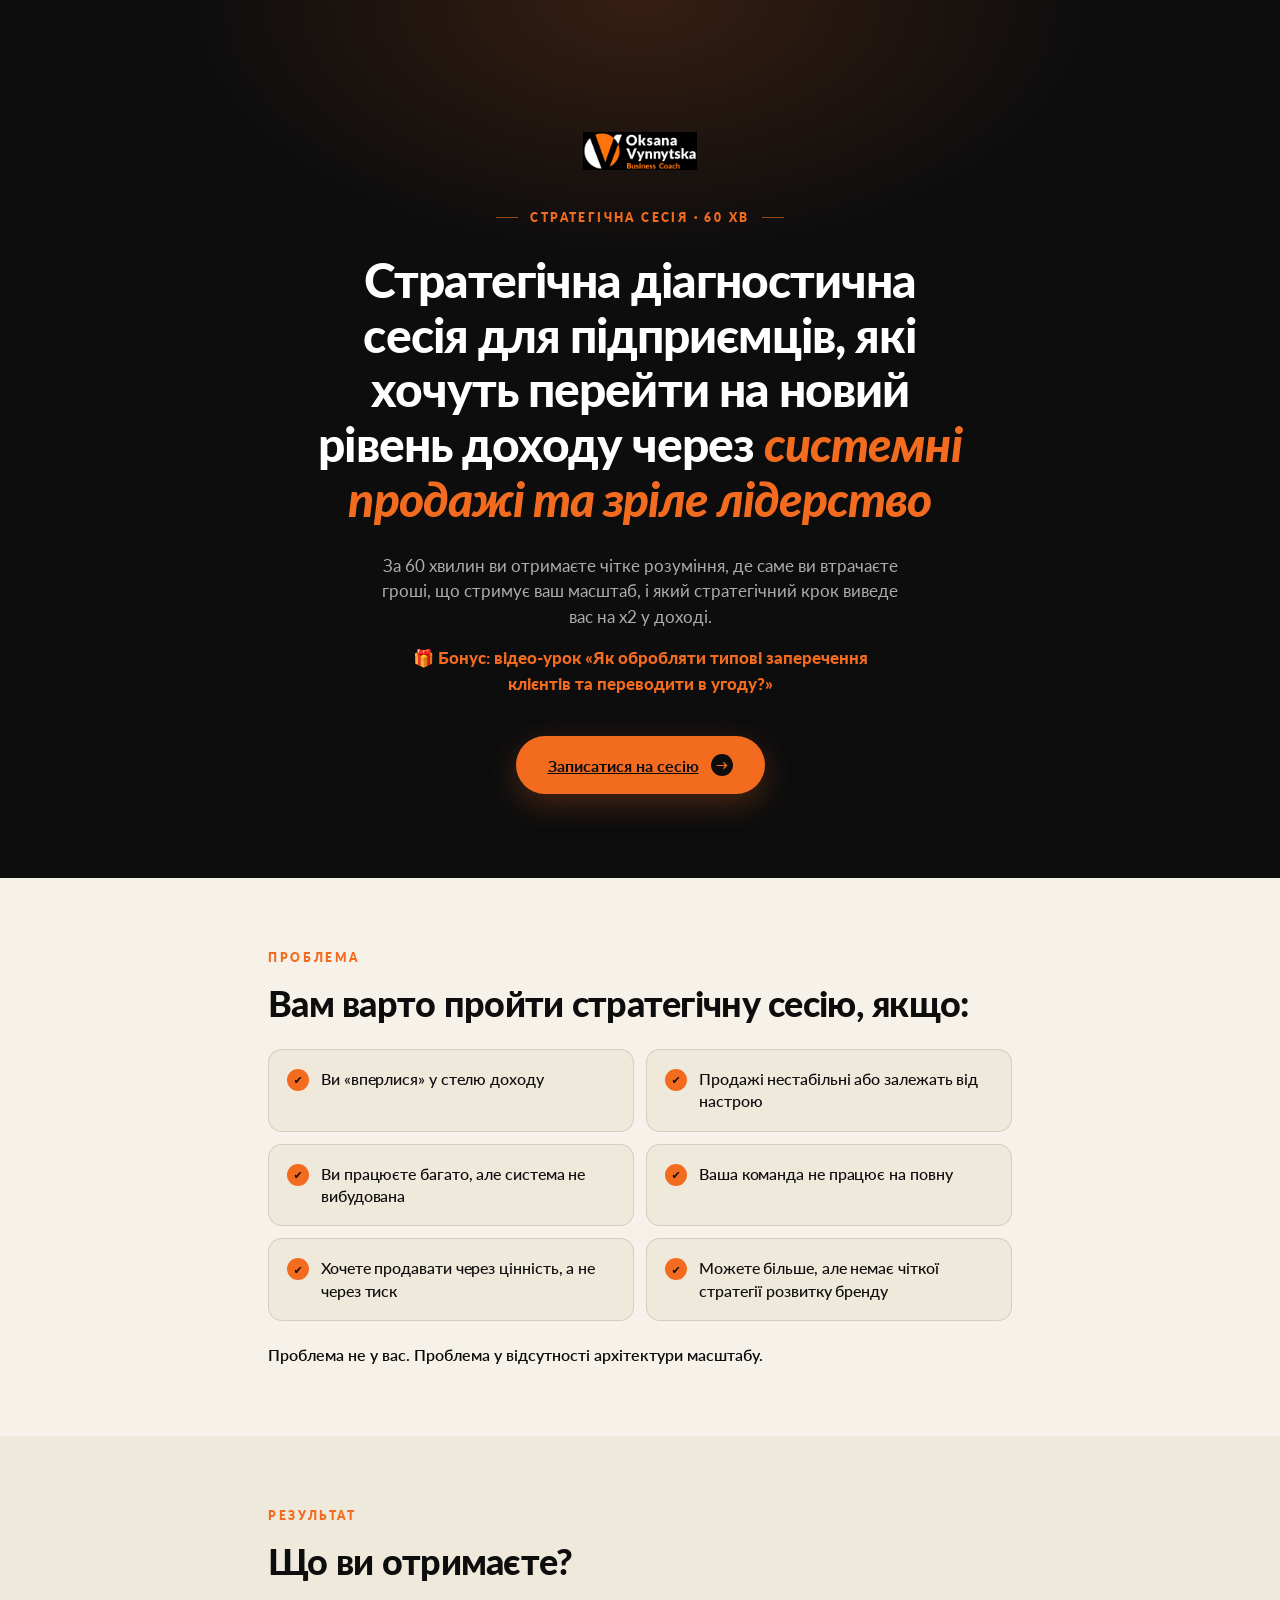
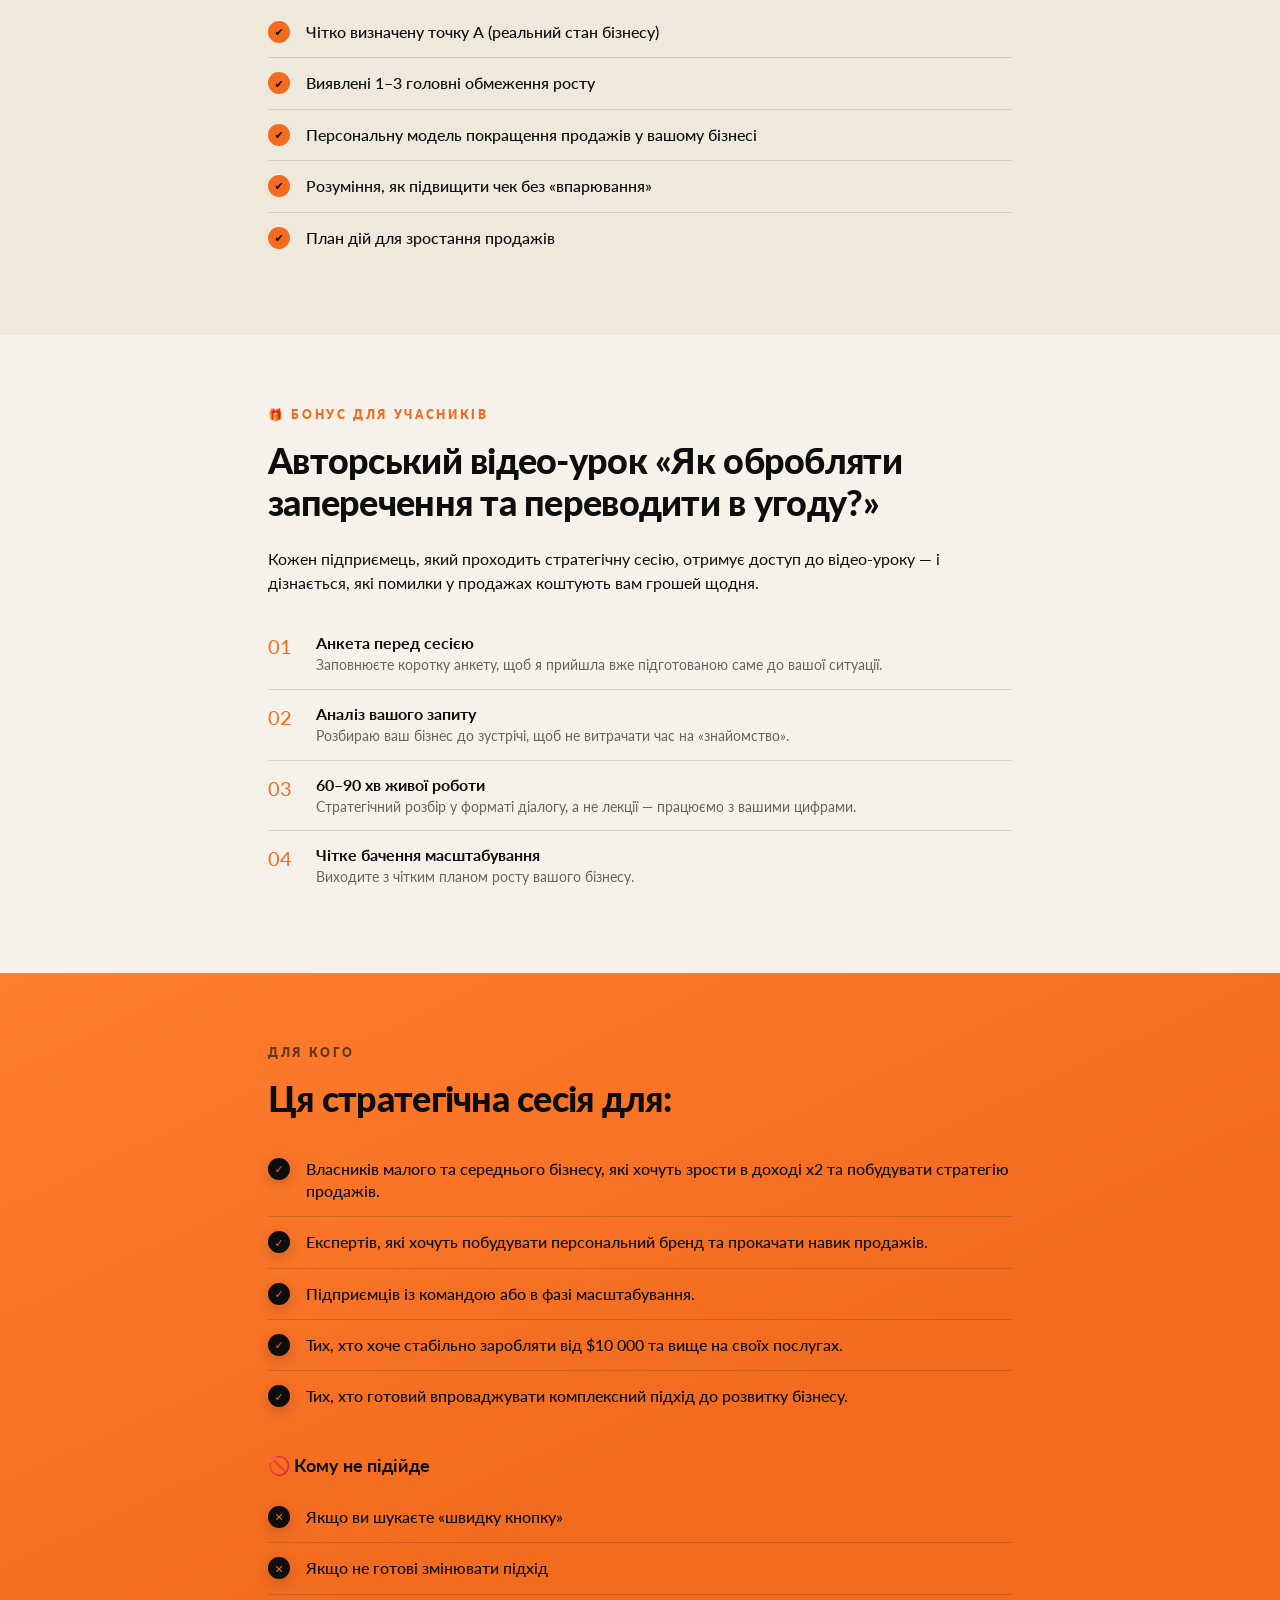
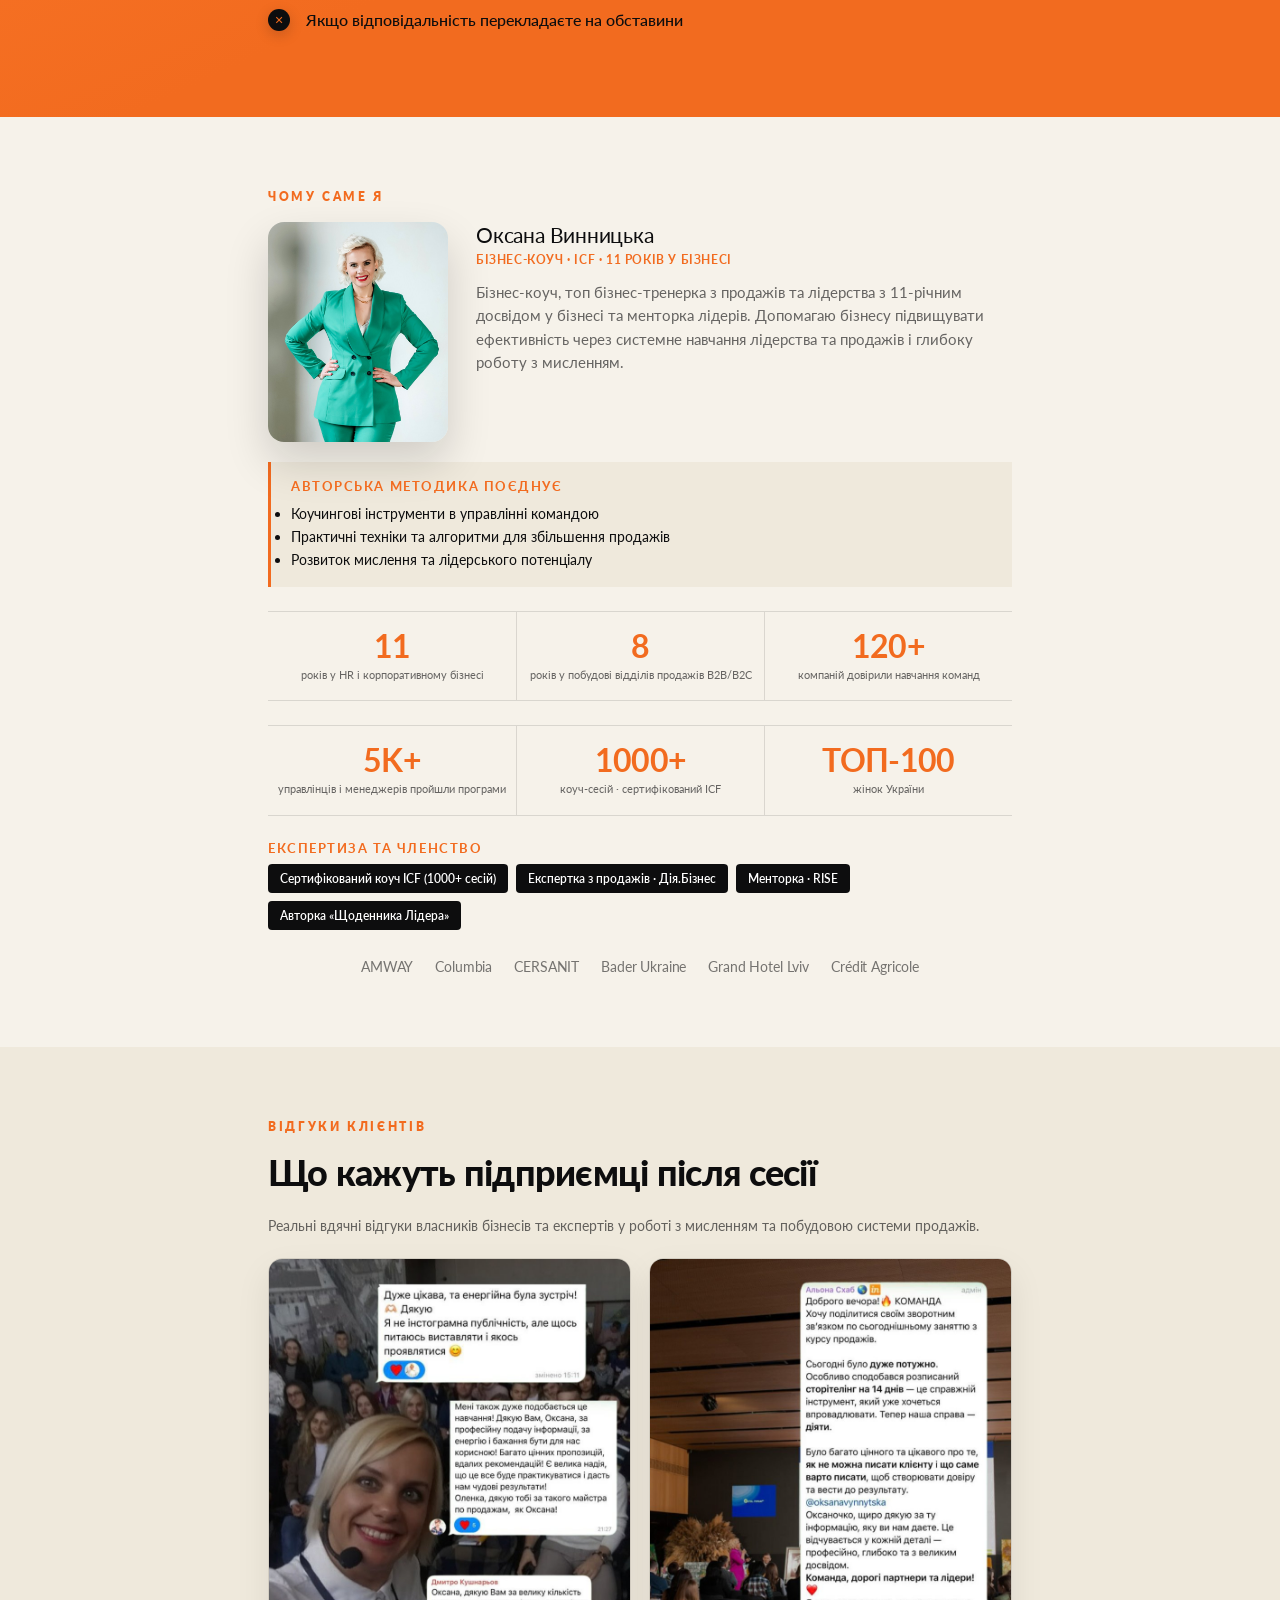
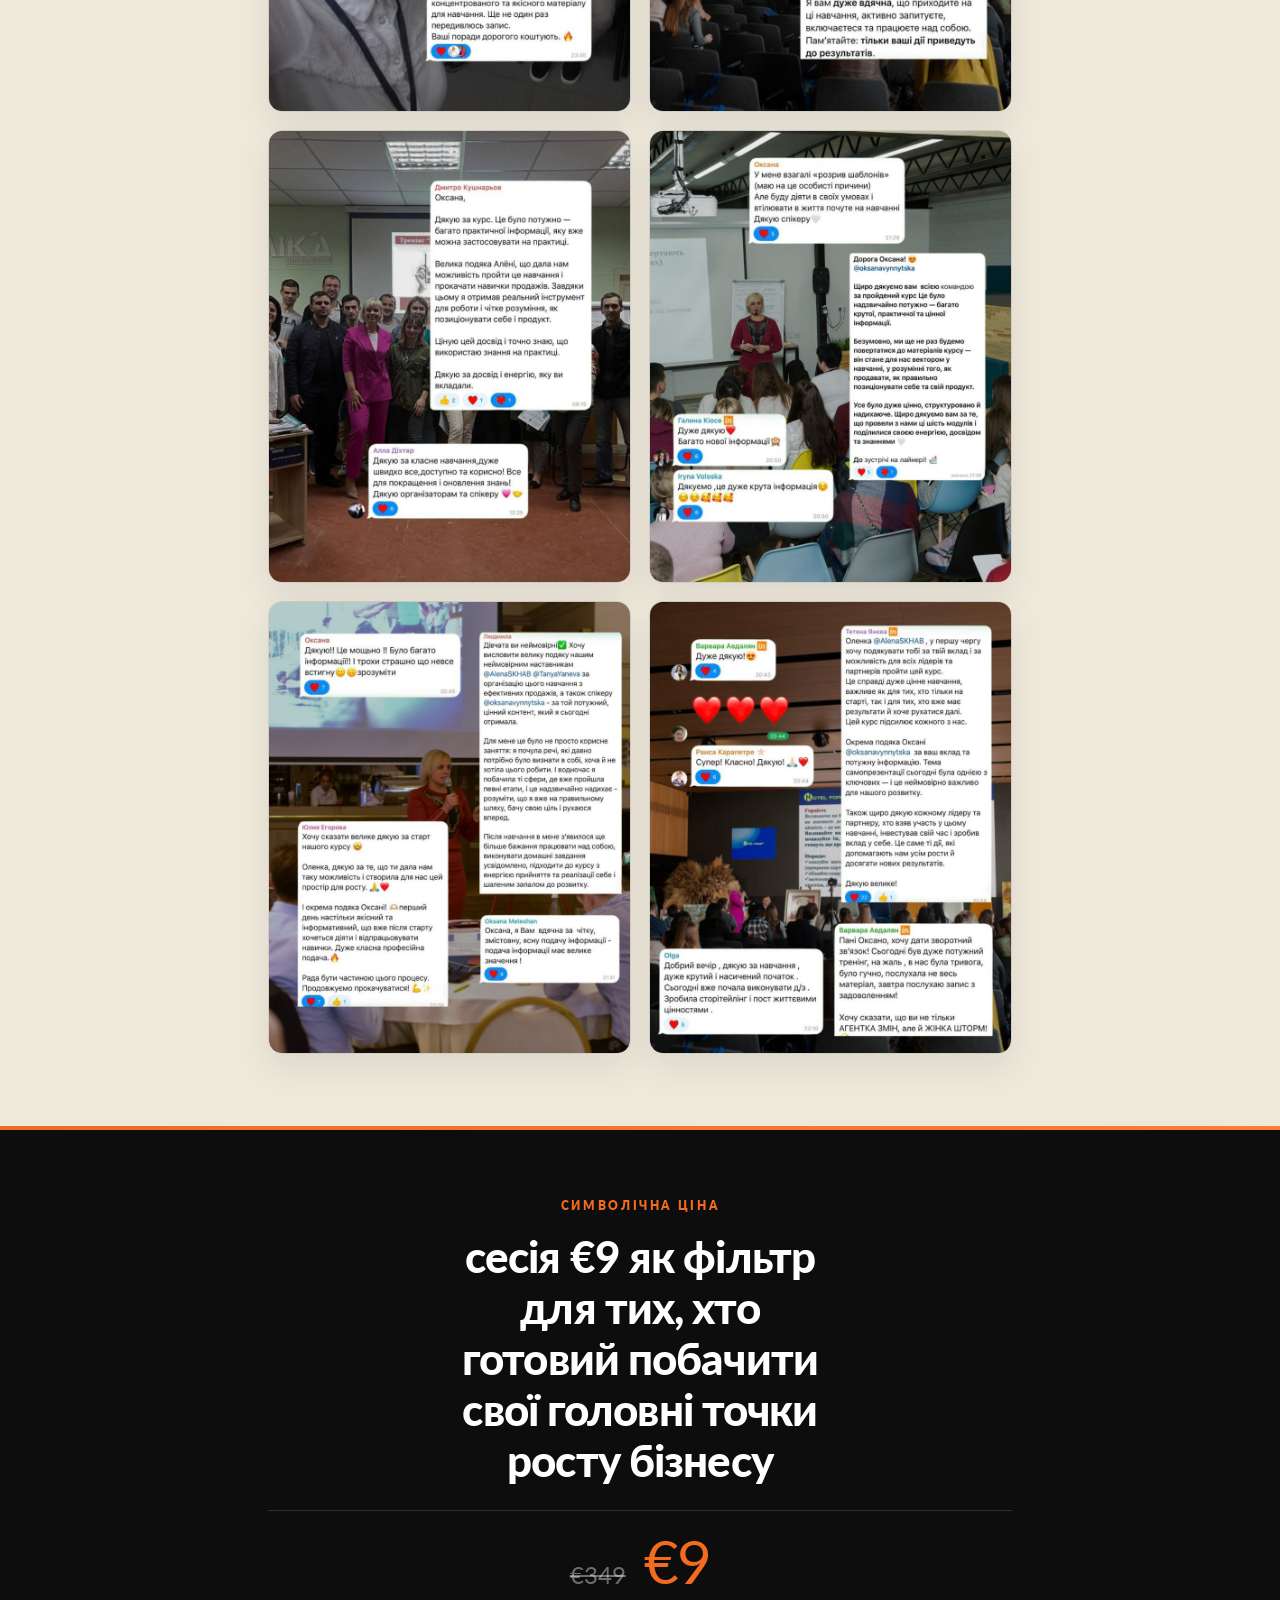
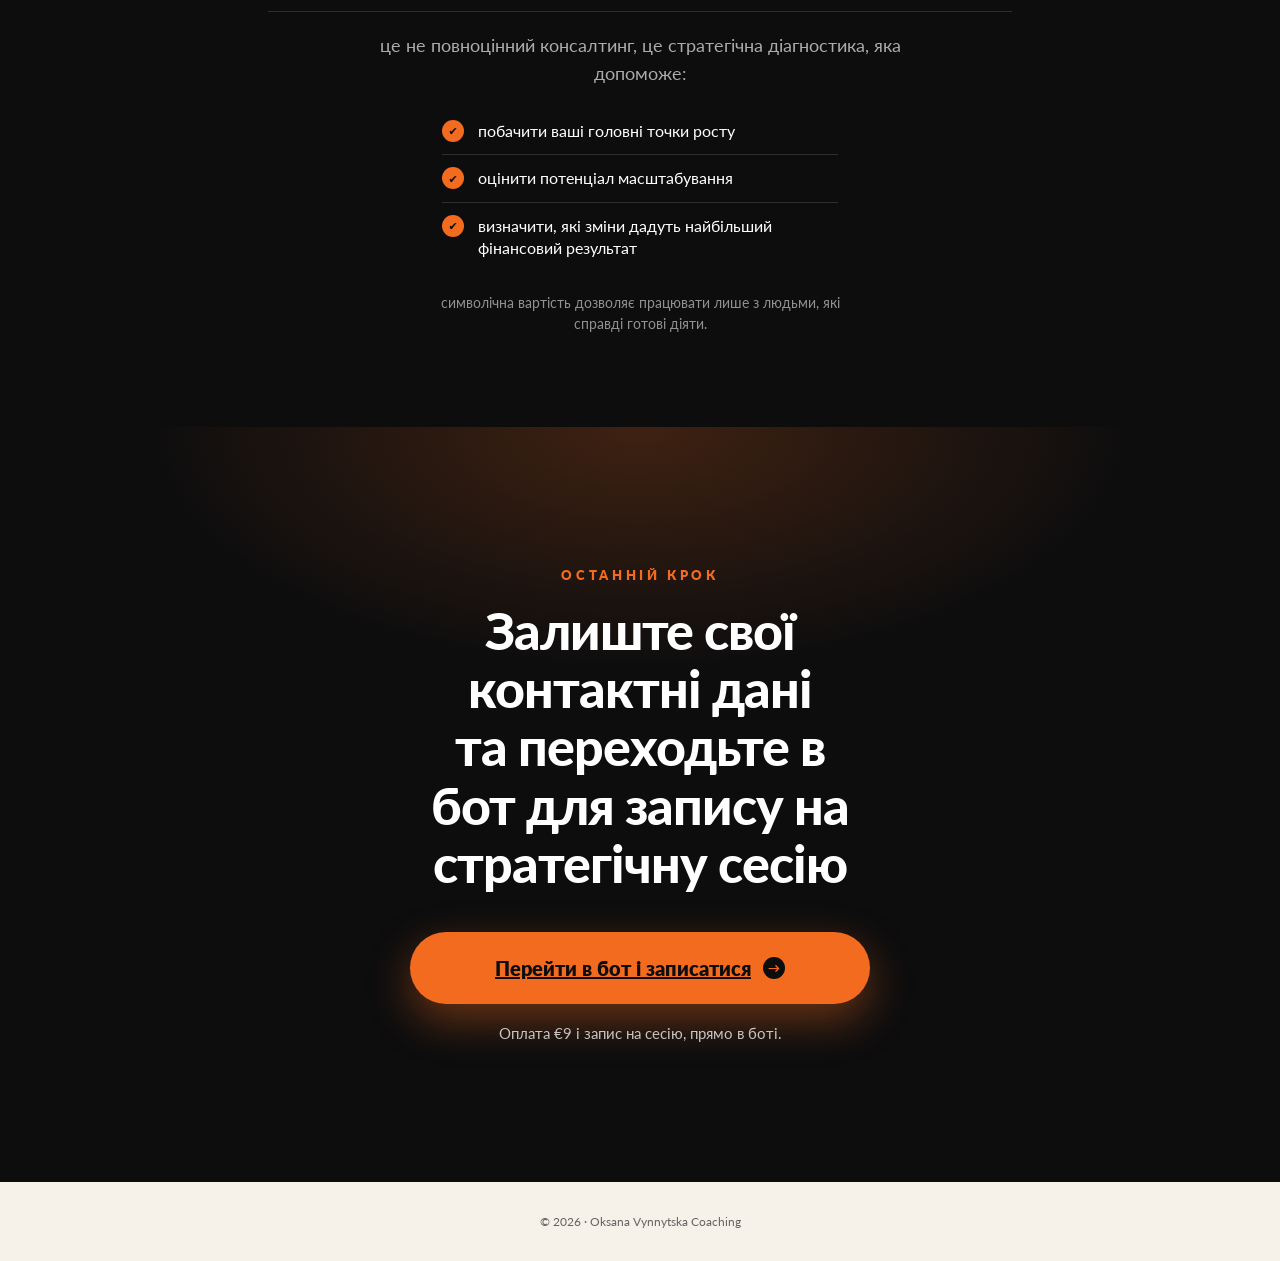
==== commit d9b3a1c2: "Add files via upload" ====
--- a/oksana.html
+++ b/oksana.html
@@ -20,11 +20,11 @@
 t.src=v;s=b.getElementsByTagName(e)[0];
 s.parentNode.insertBefore(t,s)}(window, document,'script',
 'https://connect.facebook.net/en_US/fbevents.js');
-fbq('init', '892749903784140');
+fbq('init', '1798051321643392');
 fbq('track', 'PageView');
 </script>
 <noscript><img height="1" width="1" style="display:none"
-src="https://www.facebook.com/tr?id=892749903784140&ev=PageView&noscript=1"/></noscript>
+src="https://www.facebook.com/tr?id=1798051321643392&ev=PageView&noscript=1"/></noscript>
 <!-- End Meta Pixel Code -->
 </head>
 <body>
@@ -33,8 +33,9 @@
   <div class="container">
     <img src="logo-dark.png" alt="Oksana Vynnytska" class="hero-logo">
     <div class="hero-eyebrow">Стратегічна сесія · 60 хв</div>
-    <h1>За 60 хвилин знайдемо головну причину, через яку ваш бізнес <em>недоотримує прибуток</em></h1>
-    <p class="lead">Стратегічна сесія, після якої ви вийдете з чітким планом росту продажів на найближчі 90 днів.</p>
+    <h1>Стратегічна діагностична сесія для підприємців, які хочуть перейти на новий рівень доходу через <em>системні продажі та зріле лідерство</em></h1>
+    <p class="lead">За 60 хвилин ви отримаєте чітке розуміння, де саме ви втрачаєте гроші, що стримує ваш масштаб, і який стратегічний крок виведе вас на х2 у доході.</p>
+    <p class="lead" style="margin-top:-24px;color:var(--orange);font-weight:900">🎁 Бонус: відео-урок «Як обробляти типові заперечення клієнтів та переводити в угоду?»</p>
     <a class="btn" href="https://t.me/diagnosticvynnytskaoksana_bot?start=6a6c8441a28478148b032fa6" target="_blank" rel="noopener">
       <span>Записатися на сесію</span>
       <span class="arrow" aria-hidden="true">→</span>
@@ -45,44 +46,43 @@
 <section class="section" id="problem" data-screen-label="02 Проблема">
   <div class="container">
     <div class="s-label">Проблема</div>
-    <h2 class="s-title">Якщо ви впізнаєте себе хоча б в одному пункті — ця сесія саме для вас.</h2>
+    <h2 class="s-title">Вам варто пройти стратегічну сесію, якщо:</h2>
     <div class="problem-grid">
-      <div class="problem-card"><span class="ico">✔</span><span>Продажі нестабільні</span></div>
-      <div class="problem-card"><span class="ico">✔</span><span>Працюєте багато, а прибуток не росте</span></div>
-      <div class="problem-card"><span class="ico">✔</span><span>Не вистачає системності</span></div>
-      <div class="problem-card"><span class="ico">✔</span><span>Складно масштабувати бізнес</span></div>
-      <div class="problem-card"><span class="ico">✔</span><span>Команда продає слабко</span></div>
-      <div class="problem-card"><span class="ico">✔</span><span>Клієнтів багато, але конверсія низька</span></div>
-      <div class="problem-card"><span class="ico">✔</span><span>Продаєте через «натхнення», а не систему</span></div>
-      <div class="problem-card"><span class="ico">✔</span><span>Хочете вийти на новий рівень доходу</span></div>
-    </div>
+      <div class="problem-card"><span class="ico">✔</span><span>Ви «вперлися» у стелю доходу</span></div>
+      <div class="problem-card"><span class="ico">✔</span><span>Продажі нестабільні або залежать від настрою</span></div>
+      <div class="problem-card"><span class="ico">✔</span><span>Ви працюєте багато, але система не вибудована</span></div>
+      <div class="problem-card"><span class="ico">✔</span><span>Ваша команда не працює на повну</span></div>
+      <div class="problem-card"><span class="ico">✔</span><span>Хочете продавати через цінність, а не через тиск</span></div>
+      <div class="problem-card"><span class="ico">✔</span><span>Можете більше, але немає чіткої стратегії розвитку бренду</span></div>
+    </div>
+    <p style="margin-top:24px;font-size:16px;font-weight:600">Проблема не у вас. Проблема у відсутності архітектури масштабу.</p>
   </div>
 </section>
 
 <section class="section" id="outcomes" style="background:var(--paper-2)" data-screen-label="03 Результат">
   <div class="container">
     <div class="s-label">Результат</div>
-    <h2 class="s-title">За 60 хвилин ви отримаєте</h2>
+    <h2 class="s-title">Що ви отримаєте?</h2>
     <div class="check-list">
-      <div class="check-item"><span class="ico">✔</span><span>Аналіз вашої ситуації</span></div>
-      <div class="check-item"><span class="ico">✔</span><span>Визначення головної точки росту</span></div>
-      <div class="check-item"><span class="ico">✔</span><span>Виявлення слабких місць у продажах</span></div>
-      <div class="check-item"><span class="ico">✔</span><span>Персональний план дій</span></div>
-      <div class="check-item"><span class="ico">✔</span><span>Рекомендації щодо масштабування</span></div>
-      <div class="check-item"><span class="ico">✔</span><span>Перші кроки, які можна впровадити одразу</span></div>
+      <div class="check-item"><span class="ico">✔</span><span>Чітко визначену точку А (реальний стан бізнесу)</span></div>
+      <div class="check-item"><span class="ico">✔</span><span>Виявлені 1–3 головні обмеження росту</span></div>
+      <div class="check-item"><span class="ico">✔</span><span>Персональну модель покращення продажів у вашому бізнесі</span></div>
+      <div class="check-item"><span class="ico">✔</span><span>Розуміння, як підвищити чек без «впарювання»</span></div>
+      <div class="check-item"><span class="ico">✔</span><span>План дій для зростання продажів</span></div>
     </div>
   </div>
 </section>
 
 <section class="section" id="included" data-screen-label="04 Що входить">
   <div class="container">
-    <div class="s-label">Що входить у сесію</div>
-    <h2 class="s-title">Формат роботи</h2>
+    <div class="s-label">🎁 Бонус для учасників</div>
+    <h2 class="s-title">Авторський відео-урок «Як обробляти заперечення та переводити в угоду?»</h2>
+    <p style="font-size:16px;line-height:1.5;margin-bottom:24px">Кожен підприємець, який проходить стратегічну сесію, отримує доступ до відео-уроку — і дізнається, які помилки у продажах коштують вам грошей щодня.</p>
     <div class="included-list">
       <div class="included-item"><span class="n">01</span><div><h4>Анкета перед сесією</h4><p>Заповнюєте коротку анкету, щоб я прийшла вже підготованою саме до вашої ситуації.</p></div></div>
-      <div class="included-item"><span class="n">02</span><div><h4>Аналіз вашого запиту</h4><p>Розбираю ваш бізнес до зустрічі — щоб не витрачати час на «знайомство».</p></div></div>
-      <div class="included-item"><span class="n">03</span><div><h4>60 хв живої роботи</h4><p>Стратегічний розбір у форматі діалогу, а не лекції — працюємо з вашими цифрами.</p></div></div>
-      <div class="included-item"><span class="n">04</span><div><h4>Покроковий план</h4><p>Виходите з чітким планом росту продажів на найближчі 90 днів.</p></div></div>
+      <div class="included-item"><span class="n">02</span><div><h4>Аналіз вашого запиту</h4><p>Розбираю ваш бізнес до зустрічі, щоб не витрачати час на «знайомство».</p></div></div>
+      <div class="included-item"><span class="n">03</span><div><h4>60–90 хв живої роботи</h4><p>Стратегічний розбір у форматі діалогу, а не лекції — працюємо з вашими цифрами.</p></div></div>
+      <div class="included-item"><span class="n">04</span><div><h4>Чітке бачення масштабування</h4><p>Виходите з чітким планом росту вашого бізнесу.</p></div></div>
     </div>
   </div>
 </section>
@@ -90,12 +90,19 @@
 <section class="section section-orange" id="for-whom" data-screen-label="05 Для кого">
   <div class="container">
     <div class="s-label">Для кого</div>
-    <h2 class="s-title">Ця сесія — для вас, якщо ви:</h2>
+    <h2 class="s-title">Ця стратегічна сесія для:</h2>
     <div class="fit-list">
-      <div class="fit-item"><span class="ico">✓</span><span>Власник малого чи середнього бізнесу і хочете x2 у доході через системні продажі.</span></div>
-      <div class="fit-item"><span class="ico">✓</span><span>Експерт або підприємець із 3+ роками досвіду, будуєте особистий бренд.</span></div>
-      <div class="fit-item"><span class="ico">✓</span><span>Керівник команди на етапі масштабування, який втомився тримати все на собі.</span></div>
-      <div class="fit-item"><span class="ico">✓</span><span>Готові впроваджувати зміни, а не просто «послухати ще одну лекцію».</span></div>
+      <div class="fit-item"><span class="ico">✓</span><span>Власників малого та середнього бізнесу, які хочуть зрости в доході x2 та побудувати стратегію продажів.</span></div>
+      <div class="fit-item"><span class="ico">✓</span><span>Експертів, які хочуть побудувати персональний бренд та прокачати навик продажів.</span></div>
+      <div class="fit-item"><span class="ico">✓</span><span>Підприємців із командою або в фазі масштабування.</span></div>
+      <div class="fit-item"><span class="ico">✓</span><span>Тих, хто хоче стабільно заробляти від $10 000 та вище на своїх послугах.</span></div>
+      <div class="fit-item"><span class="ico">✓</span><span>Тих, хто готовий впроваджувати комплексний підхід до розвитку бізнесу.</span></div>
+    </div>
+    <h3 style="font-family:var(--font-display);font-size:18px;margin-top:32px;margin-bottom:16px">🚫 Кому не підійде</h3>
+    <div class="fit-list">
+      <div class="fit-item"><span class="ico">✕</span><span>Якщо ви шукаєте «швидку кнопку»</span></div>
+      <div class="fit-item"><span class="ico">✕</span><span>Якщо не готові змінювати підхід</span></div>
+      <div class="fit-item"><span class="ico">✕</span><span>Якщо відповідальність перекладаєте на обставини</span></div>
     </div>
   </div>
 </section>
@@ -154,31 +161,31 @@
     <h2 class="s-title">Що кажуть підприємці після сесії</h2>
     <p style="font-size:14px;color:var(--muted-dark);margin-bottom:24px">Реальні вдячні відгуки власників бізнесів та експертів у роботі з мисленням та побудовою системи продажів.</p>
     <div class="testi-grid">
-      <img src="assets/testi-1.jpg" alt="Відгук учасниці тренінгу">
-      <img src="assets/testi-2.jpg" alt="Відгук — Альона Схаб">
-      <img src="assets/testi-3.jpg" alt="Відгук — Дмитро Кушнарьов та учасники">
-      <img src="assets/testi-4.jpg" alt="Відгуки учасників тренінгу">
-      <img src="assets/testi-5.jpg" alt="Відгуки учасників тренінгу">
-      <img src="assets/testi-6.jpg" alt="Відгук — Тетяна Янєва">
-    </div>
-  </div>
-</section>
-
-<section class="section price-section" id="price" data-screen-label="08 Ціна">
+      <img src="testi-1.jpg" alt="Відгук учасниці тренінгу">
+      <img src="testi-2.jpg" alt="Відгук — Альона Схаб">
+      <img src="testi-3.jpg" alt="Відгук — Дмитро Кушнарьов та учасники">
+      <img src="testi-4.jpg" alt="Відгуки учасників тренінгу">
+      <img src="testi-5.jpg" alt="Відгуки учасників тренінгу">
+      <img src="testi-6.jpg" alt="Відгук — Тетяна Янєва">
+    </div>
+  </div>
+</section>
+
+<section class="section price-section price-section--compact" id="price" data-screen-label="08 Ціна">
   <div class="container">
     <div class="s-label">Символічна ціна</div>
-    <h2 class="s-title">чому ця сесія коштує лише 9 €</h2>
+    <h2 class="s-title">сесія €9 як фільтр для тих, хто готовий побачити свої головні точки росту бізнесу</h2>
     <div class="price-box">
       <span class="price-was">€349</span>
       <span class="price-now">€9</span>
     </div>
-    <p class="price-explain">це не повноцінний консалтинг.<br>це стратегічна діагностика, яка допоможе:</p>
-    <ul class="price-list">
-      <li>побачити ваші головні точки росту</li>
-      <li>оцінити потенціал масштабування</li>
-      <li>визначити, які зміни дадуть найбільший фінансовий результат</li>
-    </ul>
-    <p class="price-explain">символічна вартість дозволяє працювати лише з людьми, які справді готові діяти.</p>
+    <p class="price-explain">це не повноцінний консалтинг, це стратегічна діагностика, яка допоможе:</p>
+    <div class="price-check-list">
+      <div class="price-check-item"><span class="ico">✔</span><span>побачити ваші головні точки росту</span></div>
+      <div class="price-check-item"><span class="ico">✔</span><span>оцінити потенціал масштабування</span></div>
+      <div class="price-check-item"><span class="ico">✔</span><span>визначити, які зміни дадуть найбільший фінансовий результат</span></div>
+    </div>
+    <p class="price-explain price-explain--note">символічна вартість дозволяє працювати лише з людьми, які справді готові діяти.</p>
   </div>
 </section>
 
@@ -191,7 +198,7 @@
       <span>Перейти в бот і записатися</span>
       <span class="arrow" aria-hidden="true">→</span>
     </a>
-    <div class="form-note form-note--final">Оплата €9 і запис на сесію — прямо в боті.</div>
+    <div class="form-note form-note--final">Оплата €9 і запис на сесію, прямо в боті.</div>
   </div>
 </section>
 
--- a/styles.css
+++ b/styles.css
@@ -1,4 +1,4 @@
-@font-face{font-family:'Lato Display';src:url('Lato-Black.ttf') format('truetype');font-weight:900;font-display:swap}
+@font-face{font-family:'Lato Display';src:url('assets/Lato-Black.ttf') format('truetype');font-weight:900;font-display:swap}
 :root{
   --ink:#0d0d0e;--paper:#f6f2ea;--paper-2:#efe9dc;
   --orange:#F26B1F;--orange-2:#ff7d2e;
@@ -139,9 +139,17 @@
 .price-was{font-family:var(--font-display);font-size:24px;color:rgba(255,255,255,.4);text-decoration:line-through}
 .price-now{font-family:var(--font-display);font-size:clamp(56px,10vw,84px);color:var(--orange);line-height:1;letter-spacing:-.03em}
 .price-explain{font-size:18px;line-height:1.55;color:var(--muted);text-align:center;max-width:56ch;margin:0 auto 20px}
+.price-explain--note{font-size:14px;color:rgba(255,255,255,.55);margin-top:8px}
 .price-list{list-style:none;max-width:52ch;margin:0 auto 28px;display:flex;flex-direction:column;gap:14px}
 .price-list li{font-size:18px;line-height:1.5;color:#fff;padding-left:26px;position:relative;text-align:left}
 .price-list li::before{content:'•';position:absolute;left:0;color:var(--orange);font-weight:900}
+.price-section--compact{padding:clamp(48px,6vw,72px) 0}
+.price-section--compact .price-box{padding:20px 0;margin-bottom:20px}
+.price-section--compact .price-now{font-size:clamp(44px,7vw,60px)}
+.price-check-list{display:flex;flex-direction:column;gap:0;max-width:44ch;margin:0 auto 20px}
+.price-check-item{display:flex;gap:14px;align-items:flex-start;text-align:left;font-size:16px;line-height:1.4;padding:12px 0;border-top:1px solid var(--rule)}
+.price-check-item:first-child{border-top:none}
+.price-check-item .ico{width:22px;height:22px;border-radius:50%;background:var(--orange);color:var(--ink);flex-shrink:0;display:grid;place-items:center;font-size:11px;font-weight:900}
 
 footer{padding:32px 0;text-align:center;font-size:12px;color:var(--muted-dark);background:var(--paper)}
 
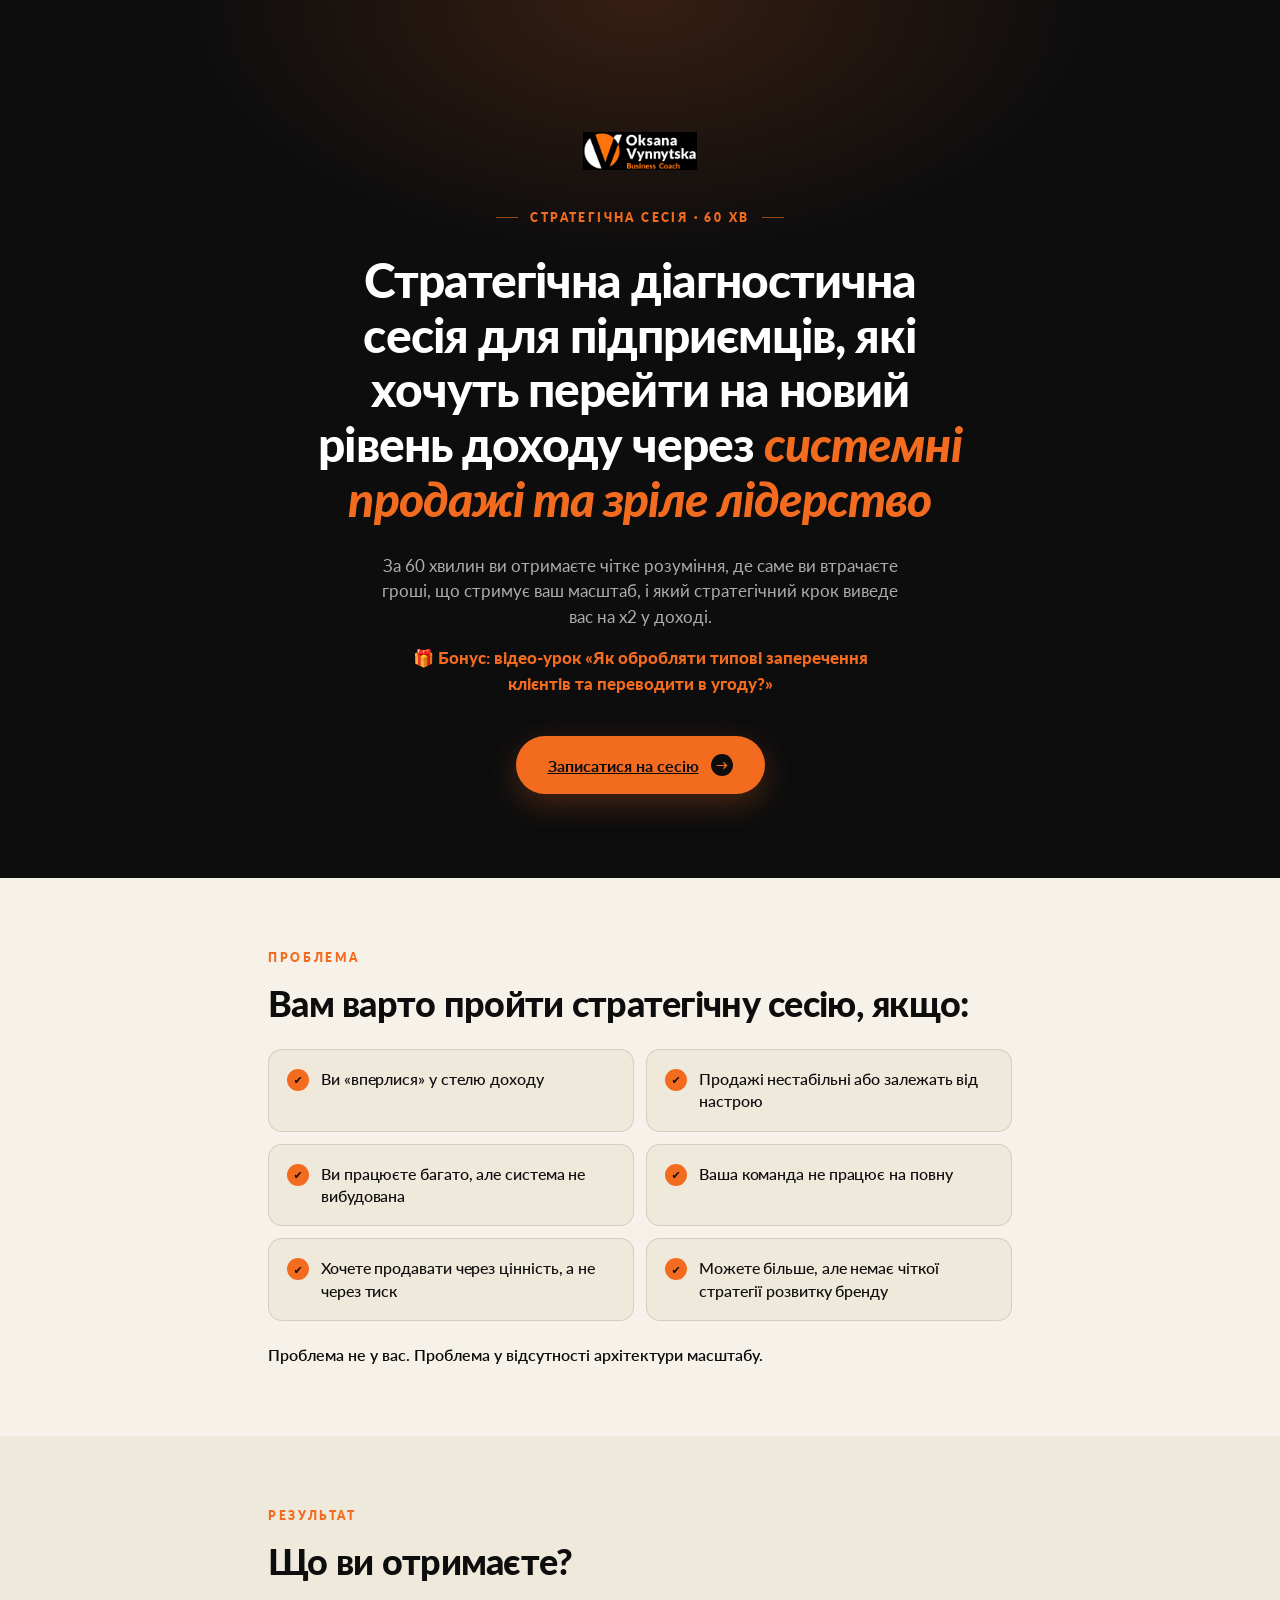
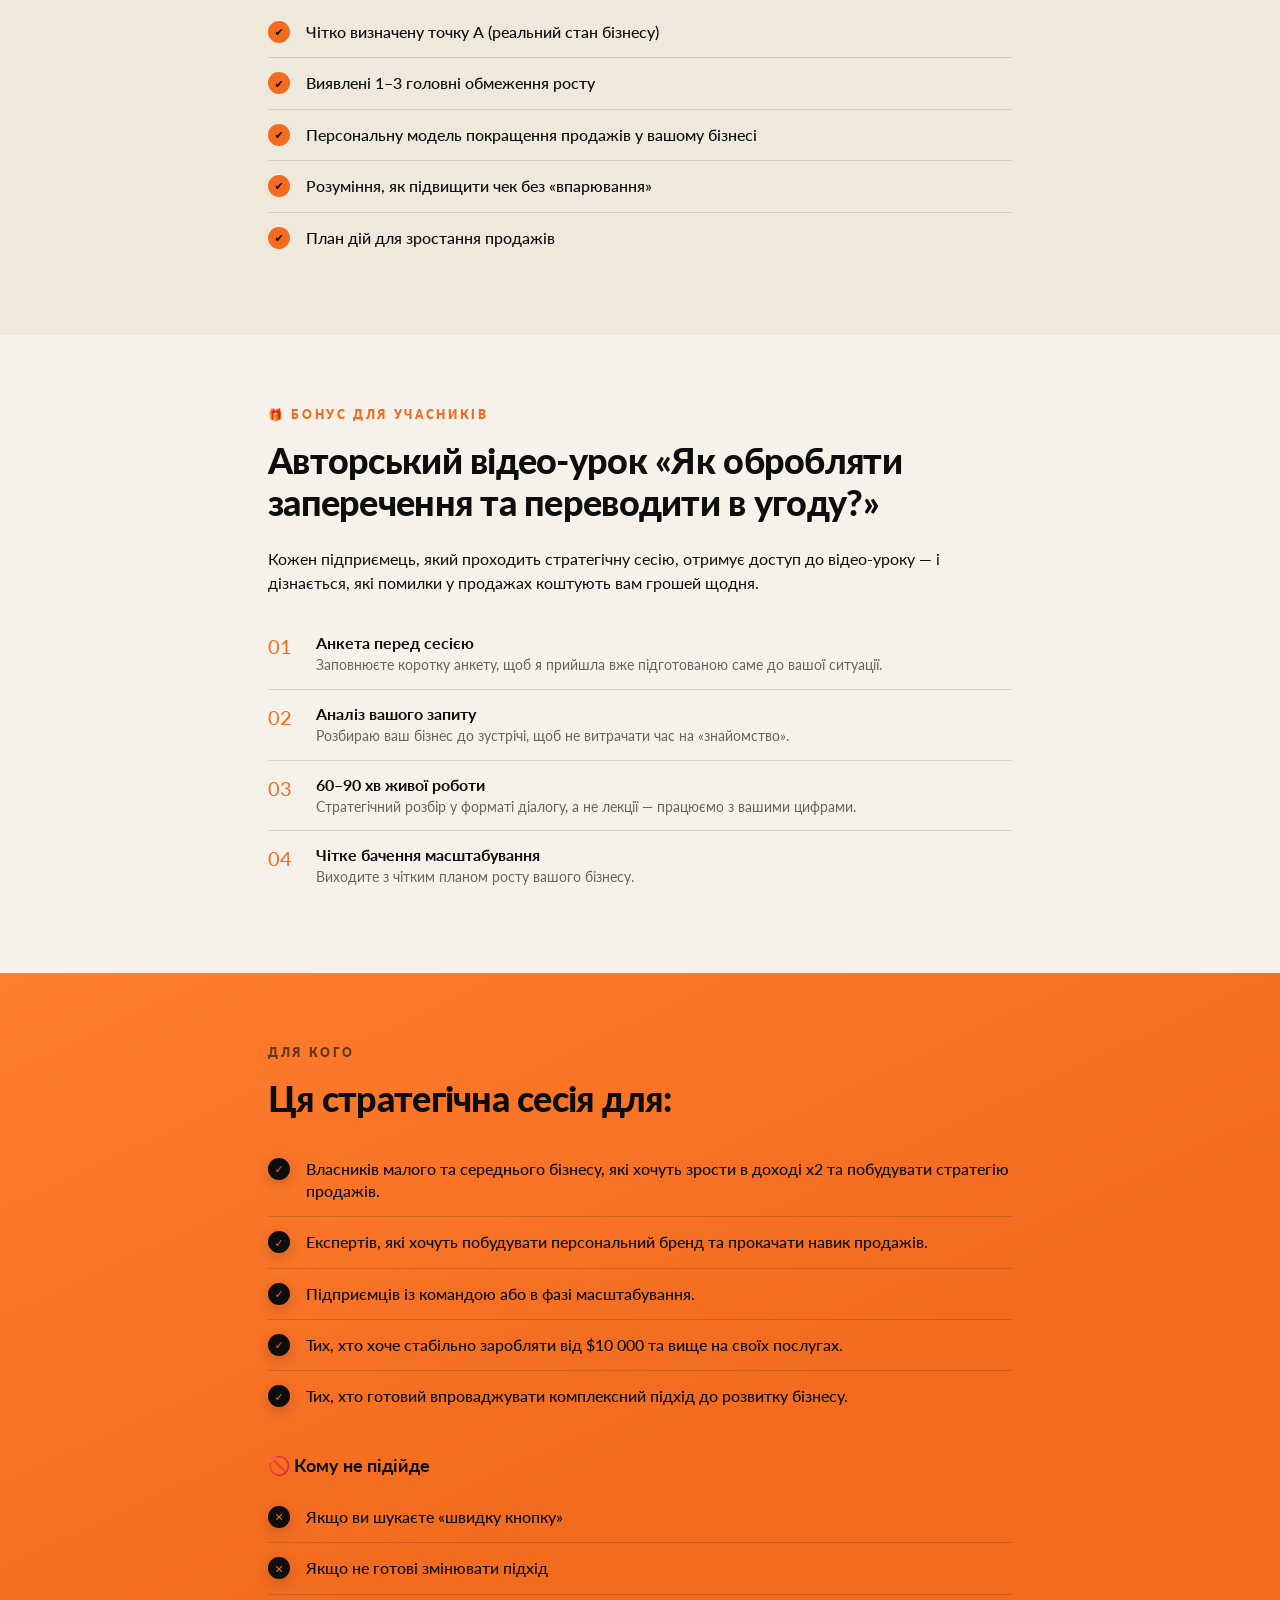
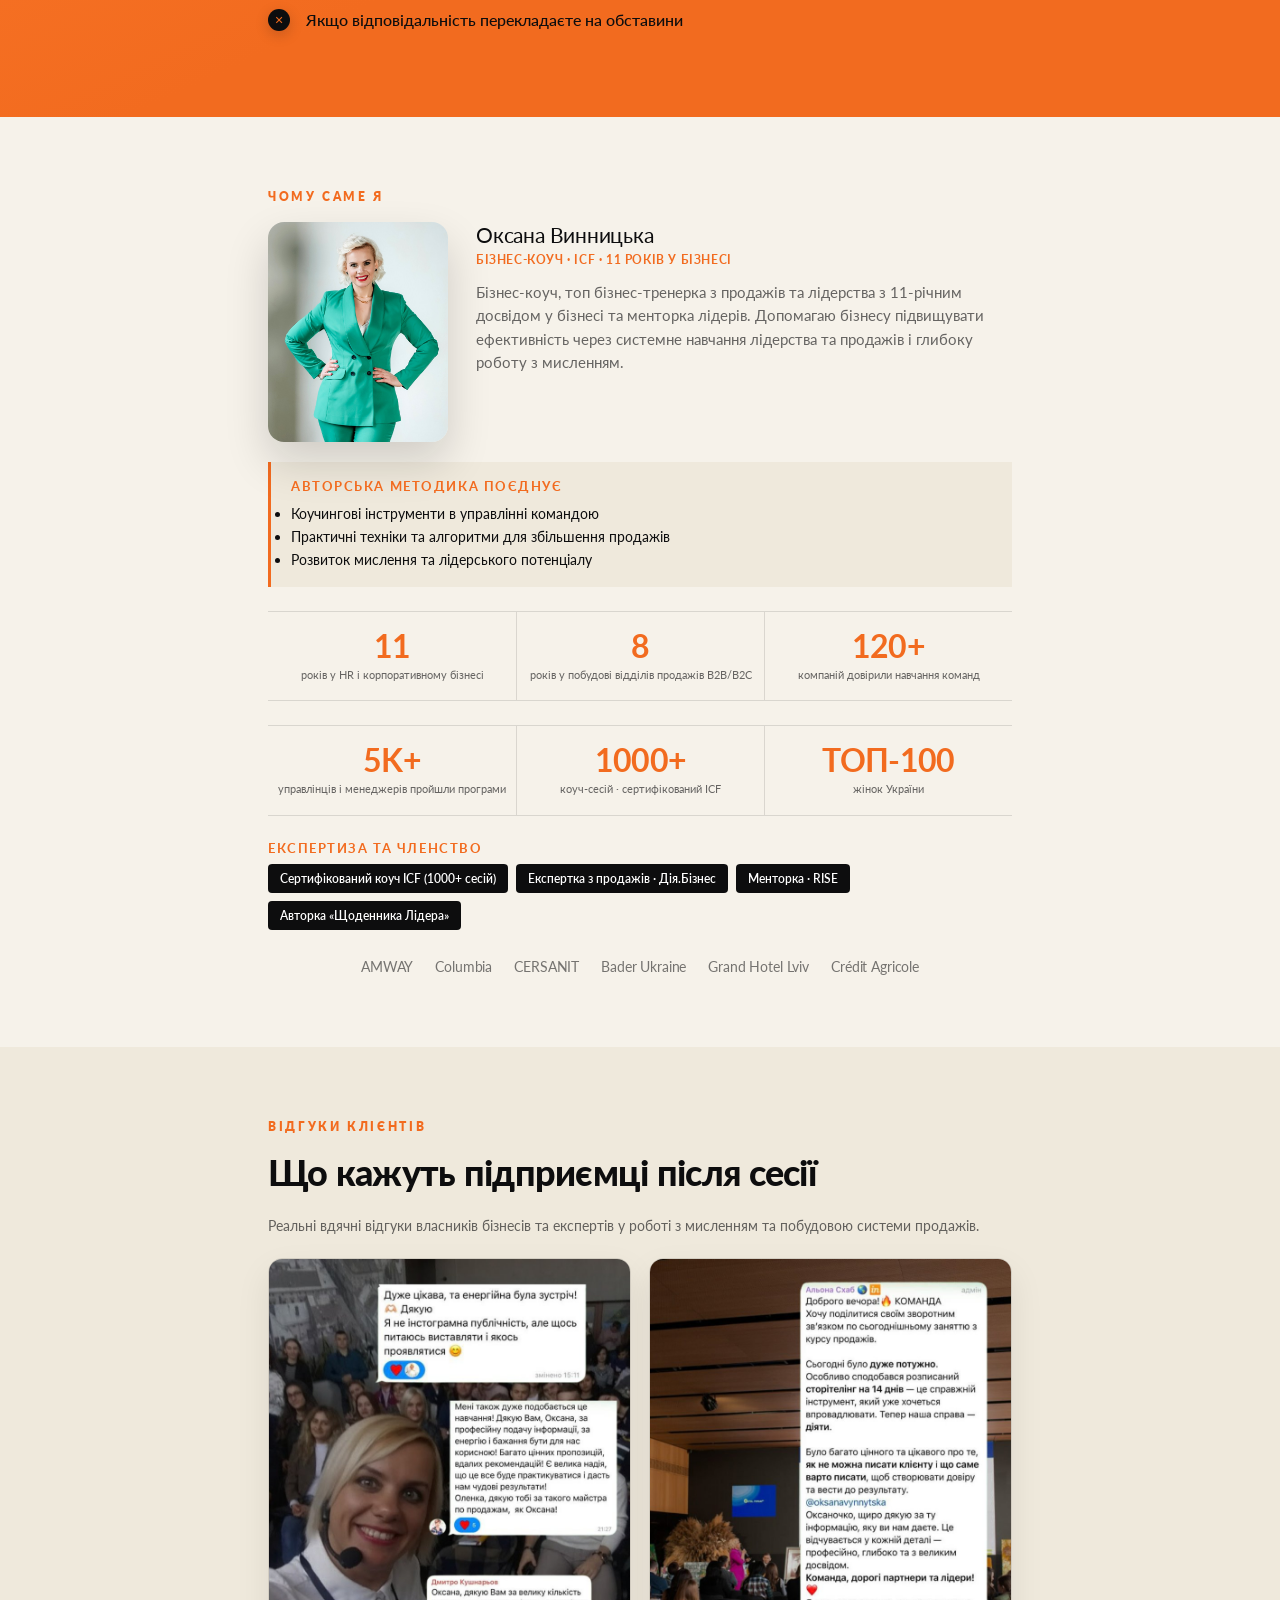
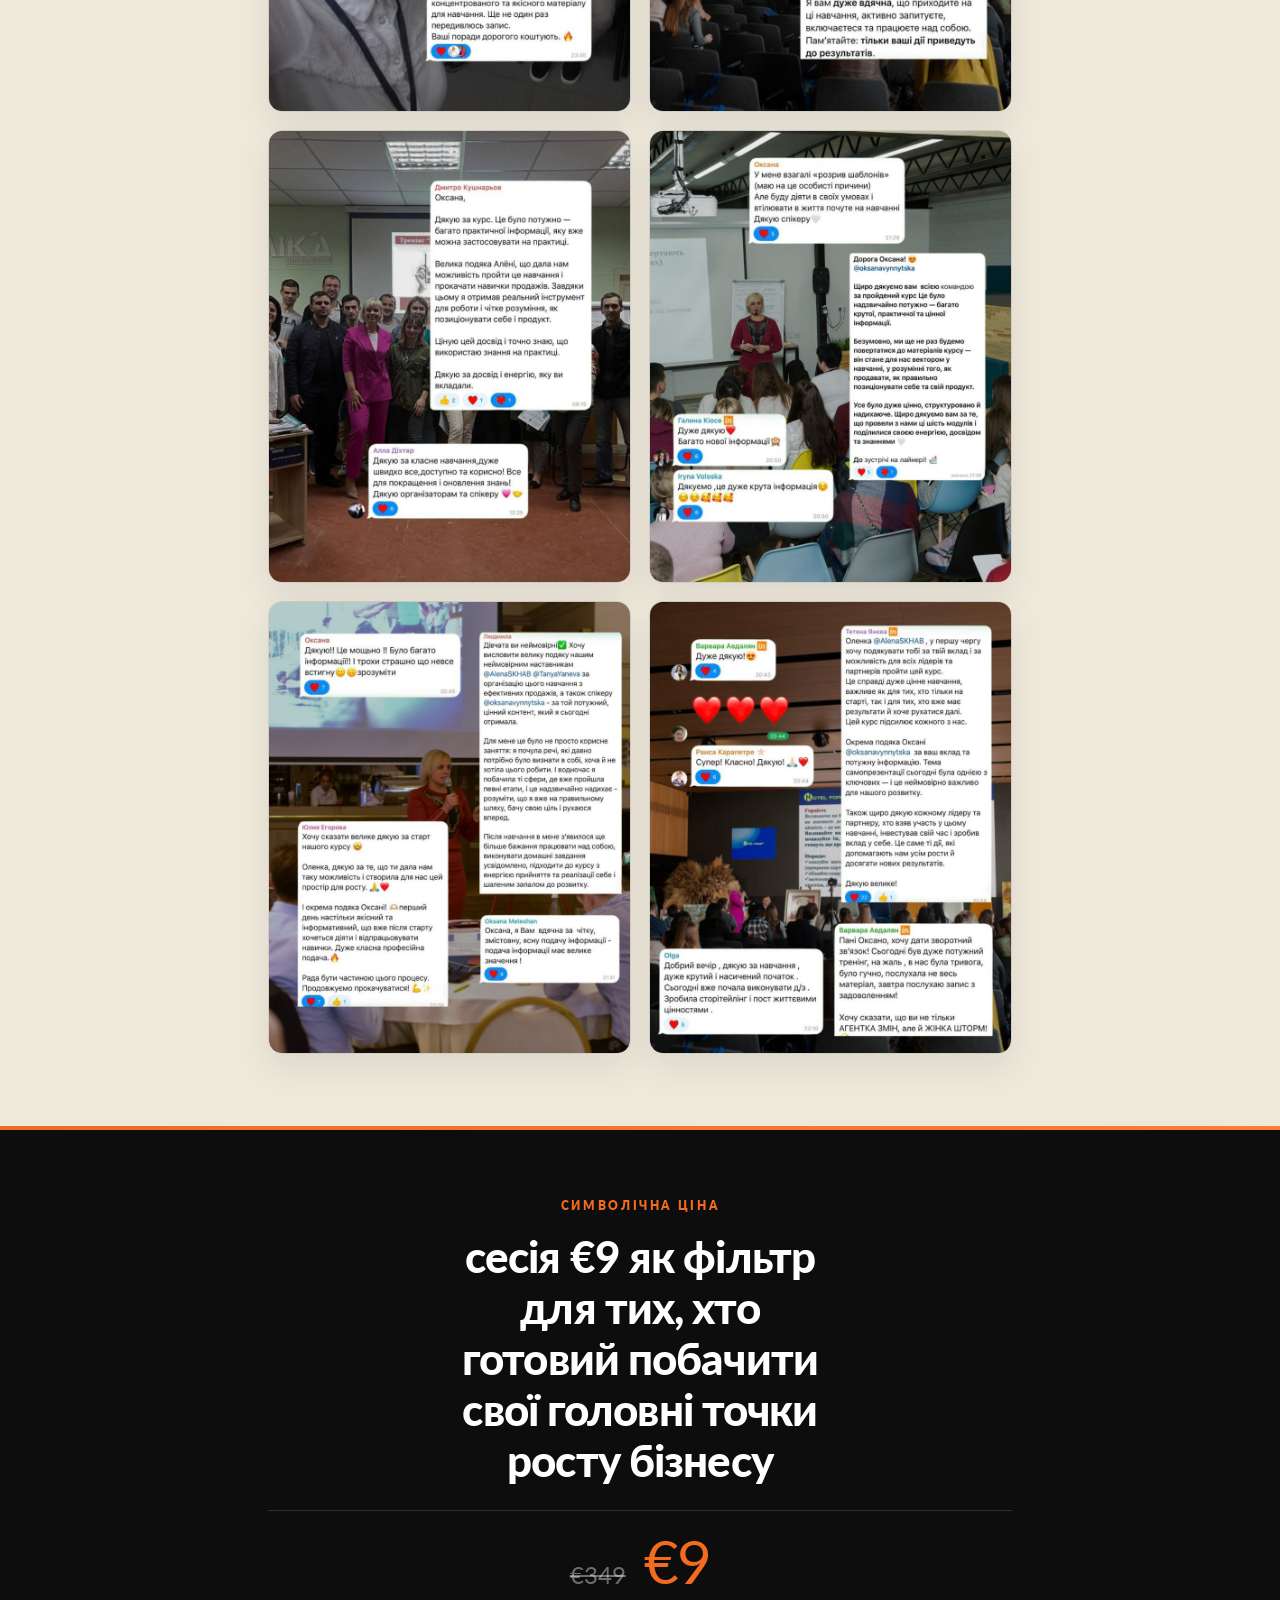
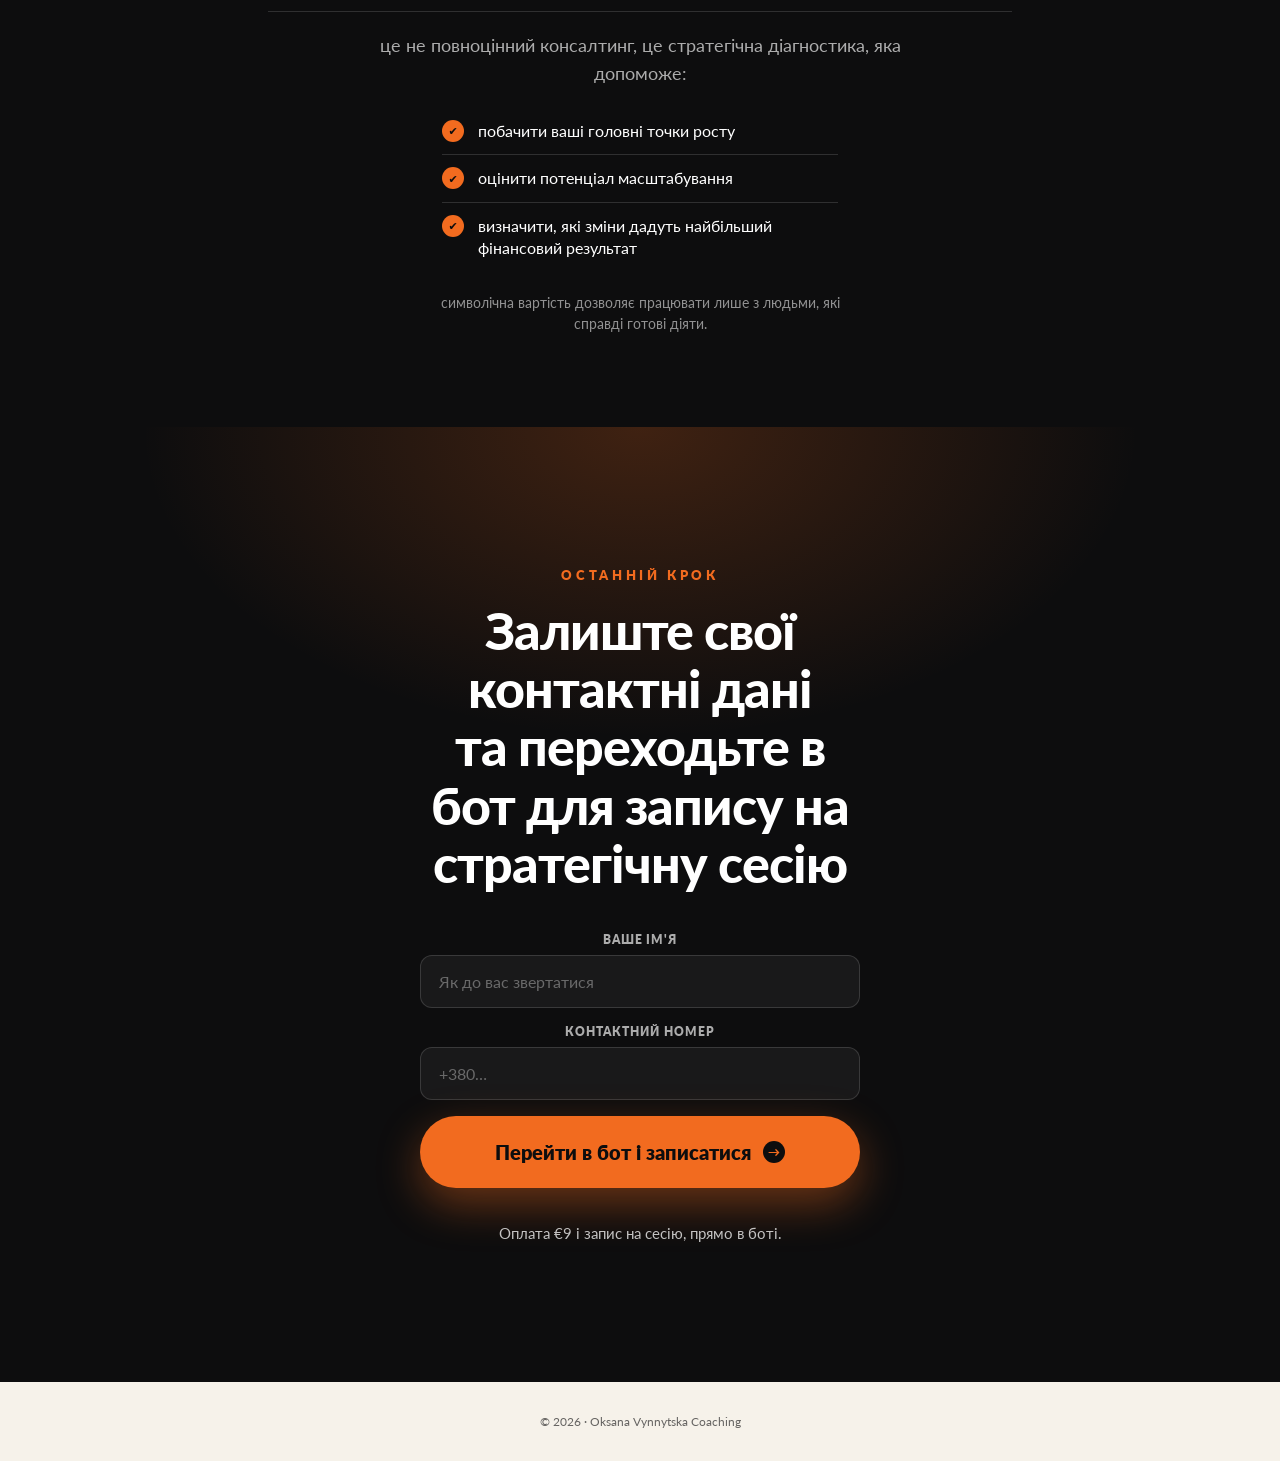
==== commit 77f1516b: "Add files via upload" ====
--- a/oksana.html
+++ b/oksana.html
@@ -194,11 +194,21 @@
     <div class="s-label">Останній крок</div>
     <h2 class="s-title s-title--final">Залиште свої контактні дані та переходьте в бот для запису на стратегічну сесію</h2>
 
-    <a class="btn form-submit form-submit--final" href="https://t.me/diagnosticvynnytskaoksana_bot?start=6a6c8441a28478148b032fa6" target="_blank" rel="noopener" id="openBotLink">
-      <span>Перейти в бот і записатися</span>
-      <span class="arrow" aria-hidden="true">→</span>
-    </a>
-    <div class="form-note form-note--final">Оплата €9 і запис на сесію, прямо в боті.</div>
+    <form class="form-box" id="signupForm">
+      <div class="field">
+        <label>Ваше ім'я</label>
+        <input type="text" id="fName" placeholder="Як до вас звертатися" required>
+      </div>
+      <div class="field">
+        <label>Контактний номер</label>
+        <input type="tel" id="fPhone" placeholder="+380…" required>
+      </div>
+      <button type="submit" class="btn form-submit form-submit--final" id="submitBtn">
+        <span>Перейти в бот і записатися</span>
+        <span class="arrow" aria-hidden="true">→</span>
+      </button>
+      <div class="form-note form-note--final">Оплата €9 і запис на сесію, прямо в боті.</div>
+    </form>
   </div>
 </section>
 
@@ -212,9 +222,43 @@
 </div>
 
 <script>
-  document.getElementById('openBotLink').addEventListener('click', function () {
-    if (window.fbq) window.fbq('track', 'Lead');
+  const PIXEL_ID = '1798051321643392';
+  const BOT_URL = 'https://t.me/diagnosticvynnytskaoksana_bot?start=6a6c8441a28478148b032fa6';
+
+  document.querySelectorAll('a[href*="t.me/diagnosticvynnytskaoksana_bot"]').forEach(function (link) {
+    link.addEventListener('click', function () {
+      if (window.fbq) window.fbq('track', 'Lead');
+    });
   });
+
+  const signupForm = document.getElementById('signupForm');
+  if (signupForm) {
+    signupForm.addEventListener('submit', function (e) {
+      e.preventDefault();
+      const name = document.getElementById('fName').value.trim();
+      const phone = document.getElementById('fPhone').value.trim();
+      if (!name || phone.length < 5) return;
+      try {
+        const leads = JSON.parse(localStorage.getItem('ov_leads') || '[]');
+        leads.push({ name, phone, ts: new Date().toISOString() });
+        localStorage.setItem('ov_leads', JSON.stringify(leads));
+      } catch (e) {}
+
+      if (window.fbq) {
+        // Advanced Matching: re-init with name/phone so Meta hashes and matches them to the Lead event
+        const nameParts = name.split(/\s+/);
+        const phoneDigits = phone.replace(/[^\d+]/g, '');
+        window.fbq('init', PIXEL_ID, {
+          fn: nameParts[0] || '',
+          ln: nameParts.slice(1).join(' ') || '',
+          ph: phoneDigits
+        });
+        window.fbq('track', 'Lead');
+      }
+
+      window.open(BOT_URL, '_blank', 'noopener');
+    });
+  }
 
   const stickyCta = document.getElementById('stickyCta');
   const heroEl = document.querySelector('.hero');
